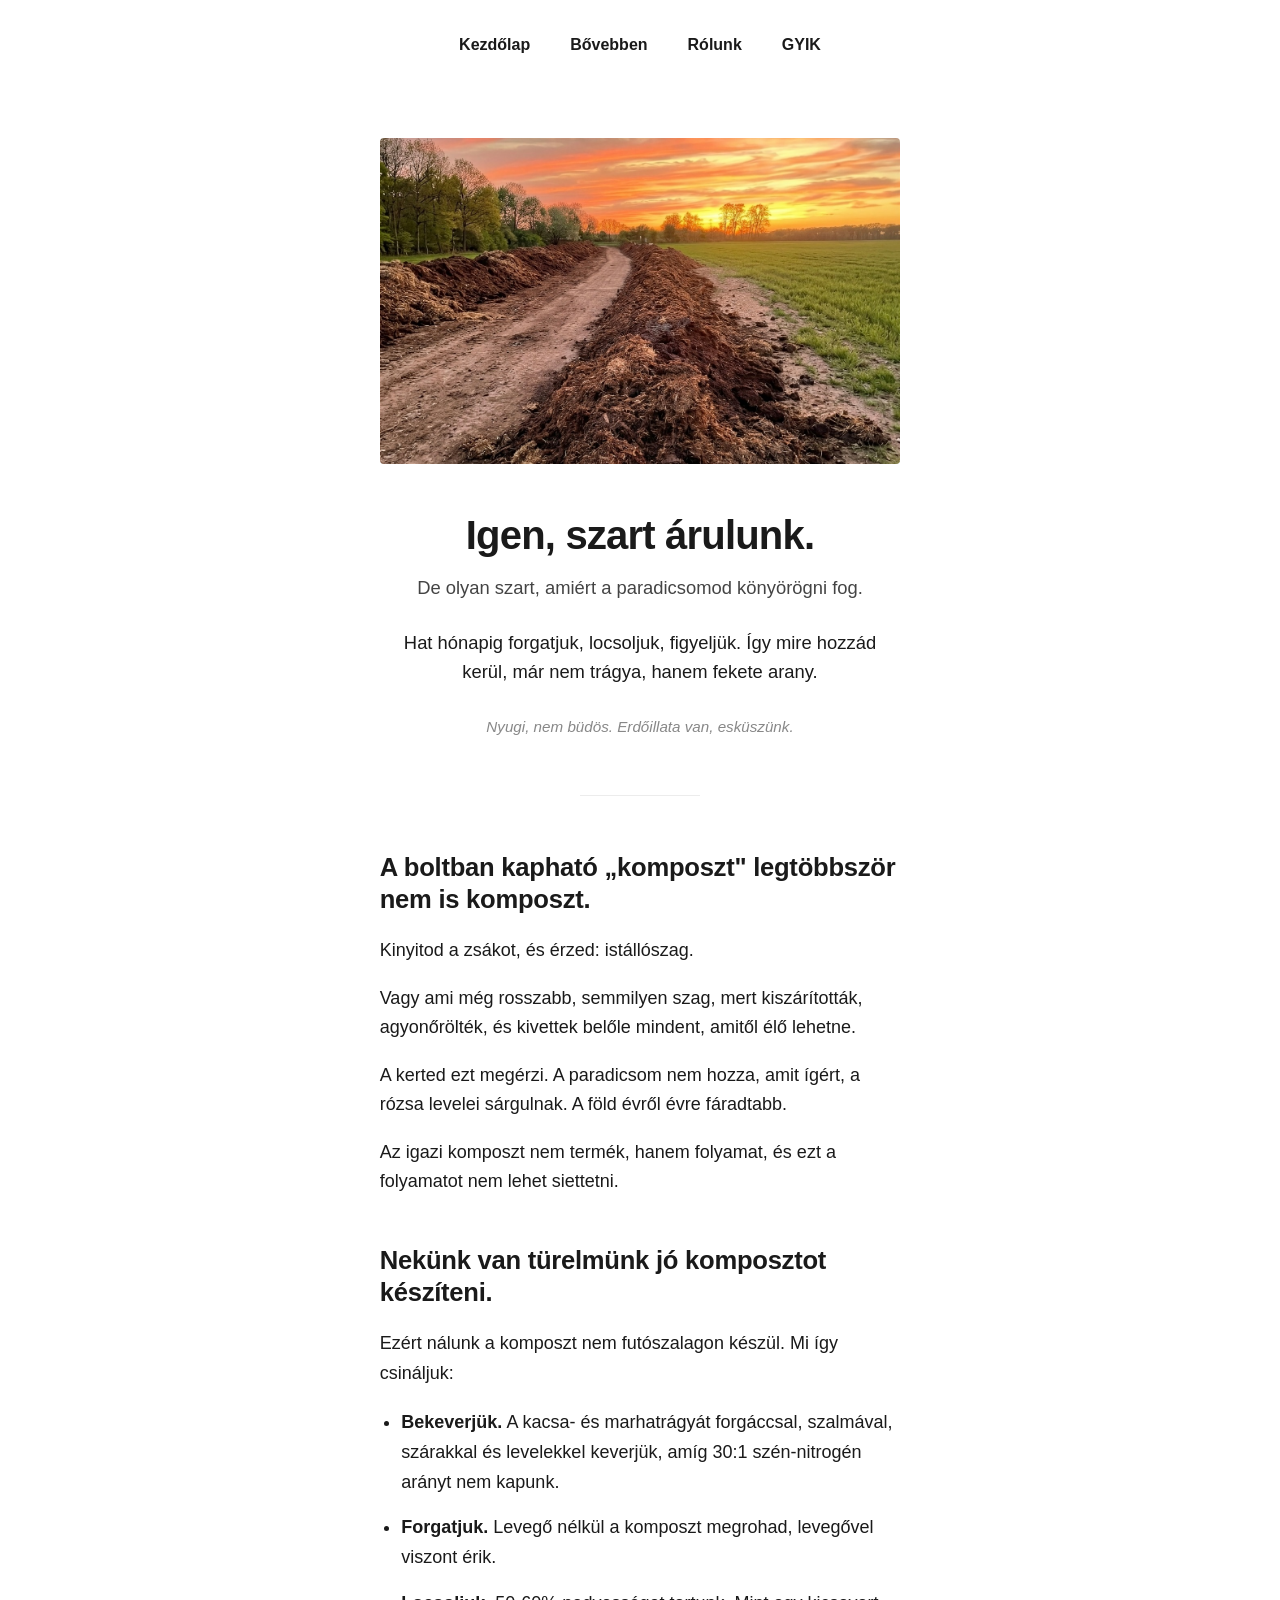
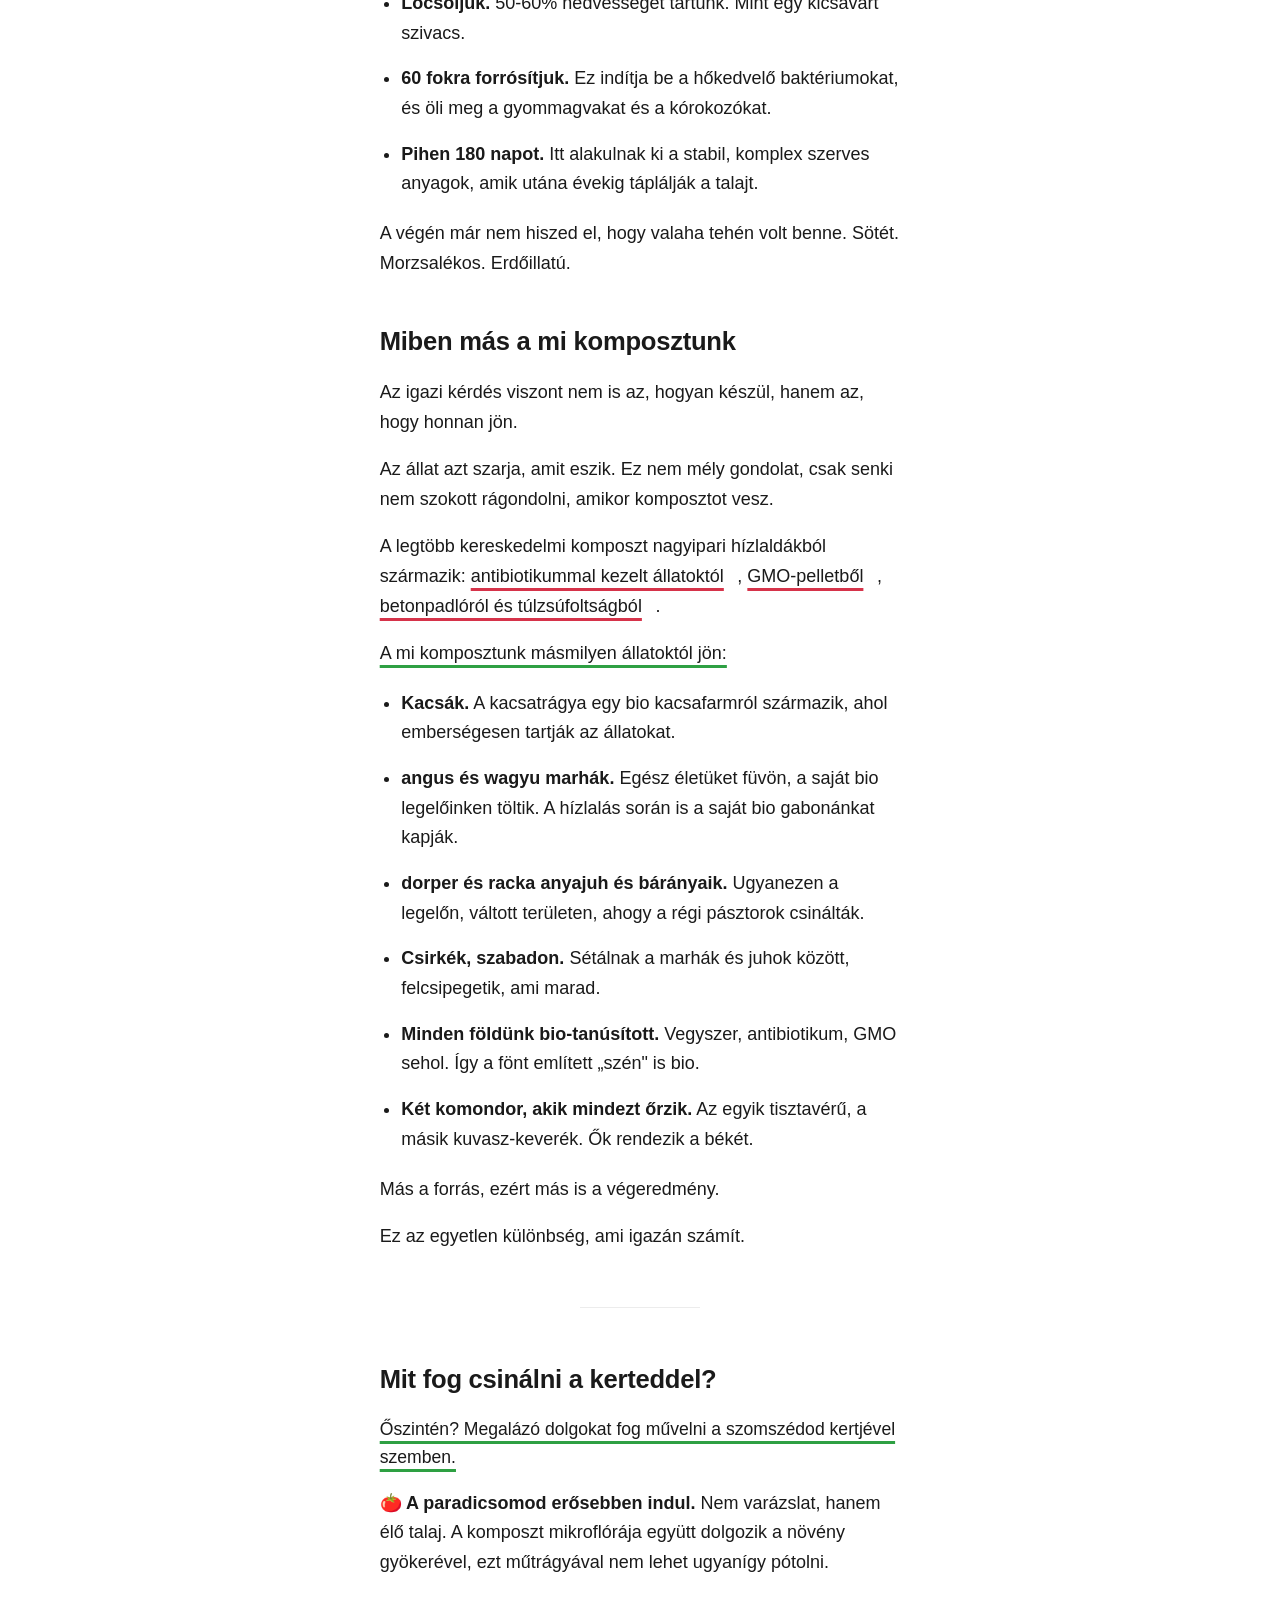
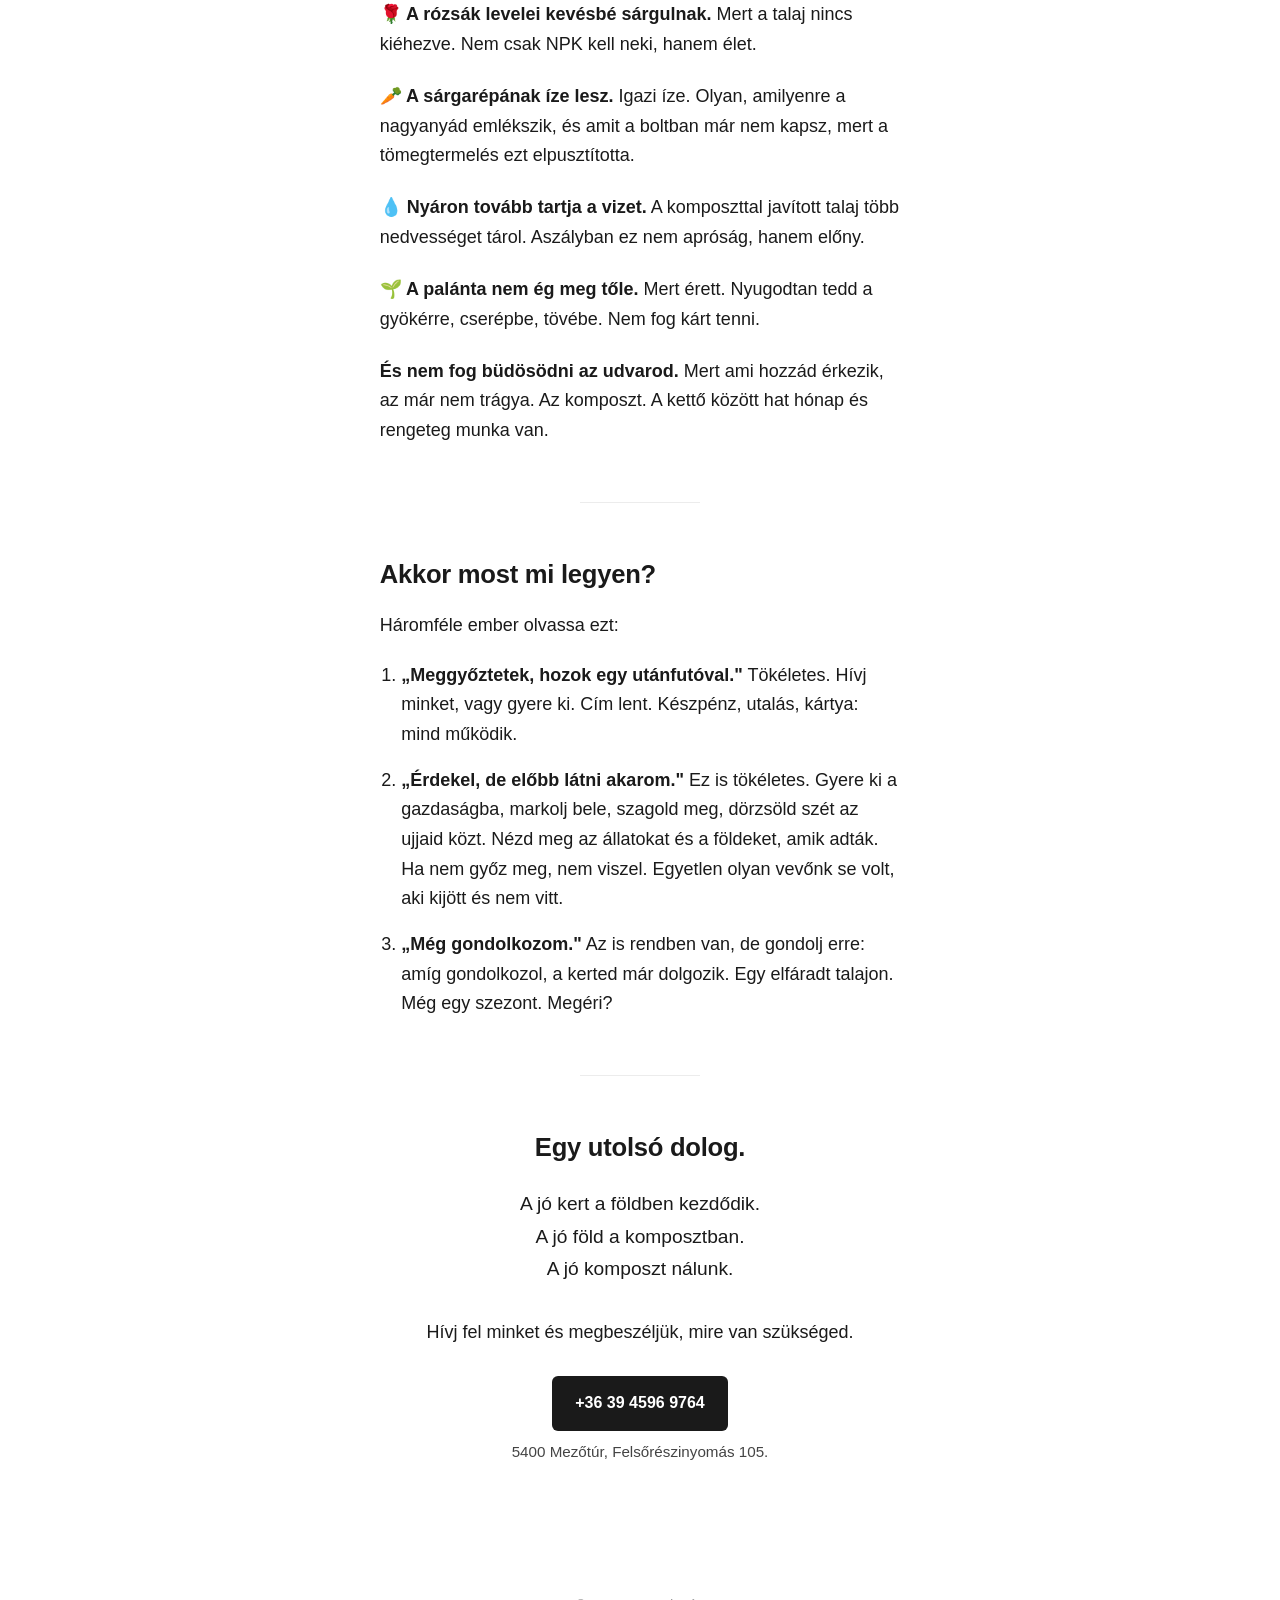
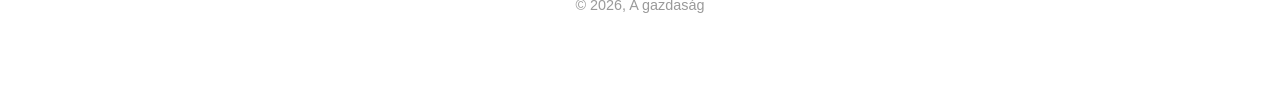
==== index.html @ 9f95f59b "Plain index: YC-style underlines with hover image popovers The red sentence now splits into three in" ====
<!doctype html>
<html lang="hu">
  <head>
    <meta charset="UTF-8" />
    <meta name="viewport" content="width=device-width, initial-scale=1.0" />
    <title>Igen, szart árulunk: érett marhatrágya komposzt</title>
    <meta
      name="description"
      content="Hat hónapig érlelt marhatrágya komposzt a gazdaságunkból. Sötét, morzsalékos, erdőillatú. Olyan, amiért a paradicsomod könyörögni fog."
    />
    <link rel="stylesheet" href="style.css" />
  </head>
  <body>
    <nav class="topnav">
      <a href="#fent">Kezdőlap</a>
      <a href="termek.html">Bővebben</a>
      <a href="about.html">Rólunk</a>
      <a href="faq.html">GYIK</a>
    </nav>

    <main id="fent">
      <figure class="hero">
        <img
          class="hero-img"
          src="assets/index-hero.jpg"
          alt="Érett komposzt közelről"
        />
      </figure>

      <h1>Igen, szart árulunk.</h1>
      <p class="subhead">
        De olyan szart, amiért a paradicsomod könyörögni fog.
      </p>

      <section class="intro">
        <p>
          Hat hónapig forgatjuk, locsoljuk, figyeljük. Így mire hozzád kerül,
          már nem trágya, hanem fekete arany.
        </p>
        <p class="note">Nyugi, nem büdös. Erdőillata van, esküszünk.</p>
      </section>

      <hr />

      <section id="termek">
        <h2>A boltban kapható „komposzt" legtöbbször nem is komposzt.</h2>

        <p>Kinyitod a zsákot, és érzed: istállószag.</p>

        <p>
          Vagy ami még rosszabb, semmilyen szag, mert kiszárították,
          agyonőrölték, és kivettek belőle mindent, amitől élő lehetne.
        </p>

        <p>
          A kerted ezt megérzi. A paradicsom nem hozza, amit ígért, a rózsa
          levelei sárgulnak. A föld évről évre fáradtabb.
        </p>

        <p>
          Az igazi komposzt nem termék, hanem folyamat, és ezt a folyamatot nem
          lehet siettetni.
        </p>

        <h2>Nekünk van türelmünk jó komposztot készíteni.</h2>
        <p>
          Ezért nálunk a komposzt nem futószalagon készül. Mi így csináljuk:
        </p>

        <ul class="method-list">
          <li>
            <span>Bekeverjük.</span> A kacsa- és marhatrágyát forgáccsal,
            szalmával, szárakkal és levelekkel keverjük, amíg 30:1 szén-nitrogén
            arányt nem kapunk.
          </li>
          <li>
            <span>Forgatjuk.</span> Levegő nélkül a komposzt megrohad, levegővel
            viszont érik.
          </li>
          <li>
            <span>Locsoljuk.</span> 50-60% nedvességet tartunk. Mint egy
            kicsavart szivacs.
          </li>
          <li>
            <span>60 fokra forrósítjuk.</span> Ez indítja be a hőkedvelő
            baktériumokat, és öli meg a gyommagvakat és a kórokozókat.
          </li>
          <li>
            <span>Pihen 180 napot.</span> Itt alakulnak ki a stabil, komplex
            szerves anyagok, amik utána évekig táplálják a talajt.
          </li>
        </ul>

        <p>
          A végén már nem hiszed el, hogy valaha tehén volt benne. Sötét.
          Morzsalékos. Erdőillatú.
        </p>

        <h2>Miben más a mi komposztunk</h2>

        <p>
          Az igazi kérdés viszont nem is az, hogyan készül, hanem az, hogy
          honnan jön.
        </p>

        <p>
          Az állat azt szarja, amit eszik. Ez nem mély gondolat, csak senki nem
          szokott rágondolni, amikor komposztot vesz.
        </p>

        <p>
          A legtöbb kereskedelmi komposzt nagyipari hízlaldákból származik:
          <span class="hov hov-red" tabindex="0">antibiotikummal kezelt állatoktól<span class="hov-pop"><img src="assets/bad-antibiotics.jpg" alt="Bezárt, antibiotikummal kezelt szarvasmarhák egy ipari hízlaldában"></span></span>,
          <span class="hov hov-red" tabindex="0">GMO-pelletből<span class="hov-pop"><img src="assets/bad-gmo.jpg" alt="GMO-pellettel etetett kiskacsák, szorosan egymás mellett"></span></span>,
          <span class="hov hov-red" tabindex="0">betonpadlóról és túlzsúfoltságból<span class="hov-pop"><img src="assets/bad-concrete.jpg" alt="Túlzsúfolt, betonpadlós ipari csirkefarm"></span></span>.
        </p>

        <p>
          <span class="hov hov-green" tabindex="0">A mi komposztunk másmilyen állatoktól jön:<span class="hov-pop-left"><img src="assets/source-left.jpg" alt="A gazdaság állatai, balra"></span><span class="hov-pop-right"><img src="assets/source-right.jpg" alt="A gazdaság állatai, jobbra"></span></span>
        </p>

        <ul class="source-list">
          <li>
            <span>Kacsák.</span> A kacsatrágya egy bio kacsafarmról származik,
            ahol emberségesen tartják az állatokat.
          </li>
          <li>
            <span>angus és wagyu marhák.</span> Egész életüket füvön, a saját
            bio legelőinken töltik. A hízlalás során is a saját bio gabonánkat
            kapják.
          </li>
          <li>
            <span>dorper és racka anyajuh és bárányaik.</span> Ugyanezen a
            legelőn, váltott területen, ahogy a régi pásztorok csinálták.
          </li>
          <li>
            <span>Csirkék, szabadon.</span> Sétálnak a marhák és juhok között,
            felcsipegetik, ami marad.
          </li>
          <li>
            <span>Minden földünk bio-tanúsított.</span> Vegyszer, antibiotikum,
            GMO sehol. Így a fönt említett „szén" is bio.
          </li>
          <li>
            <span>Két komondor, akik mindezt őrzik.</span> Az egyik tisztavérű,
            a másik kuvasz-keverék. Ők rendezik a békét.
          </li>
        </ul>

        <p>Más a forrás, ezért más is a végeredmény.</p>
        <p>Ez az egyetlen különbség, ami igazán számít.</p>
      </section>

      <hr />

      <section>
        <h2>Mit fog csinálni a kerteddel?</h2>

        <p class="lead-line">
          <span class="underline-green"
            >Őszintén? Megalázó dolgokat fog művelni a szomszédod kertjével
            szemben.</span
          >
        </p>

        <ul class="benefits">
          <li>
            <span>🍅 A paradicsomod erősebben indul.</span> Nem varázslat, hanem
            élő talaj. A komposzt mikroflórája együtt dolgozik a növény
            gyökerével, ezt műtrágyával nem lehet ugyanígy pótolni.
          </li>

          <li>
            <span>🌹 A rózsák levelei kevésbé sárgulnak.</span> Mert a talaj
            nincs kiéhezve. Nem csak NPK kell neki, hanem élet.
          </li>

          <li>
            <span>🥕 A sárgarépának íze lesz.</span> Igazi íze. Olyan, amilyenre
            a nagyanyád emlékszik, és amit a boltban már nem kapsz, mert a
            tömegtermelés ezt elpusztította.
          </li>

          <li>
            <span>💧 Nyáron tovább tartja a vizet.</span> A komposzttal javított
            talaj több nedvességet tárol. Aszályban ez nem apróság, hanem előny.
          </li>

          <li>
            <span>🌱 A palánta nem ég meg tőle.</span> Mert érett. Nyugodtan
            tedd a gyökérre, cserépbe, tövébe. Nem fog kárt tenni.
          </li>

          <li>
            <span>És nem fog büdösödni az udvarod.</span> Mert ami hozzád
            érkezik, az már nem trágya. Az komposzt. A kettő között hat hónap és
            rengeteg munka van.
          </li>
        </ul>
      </section>

      <hr />

      <section id="kapcsolat">
        <h2>Akkor most mi legyen?</h2>

        <p>Háromféle ember olvassa ezt:</p>

        <ol class="next-steps">
          <li>
            <span>„Meggyőztetek, hozok egy utánfutóval."</span> Tökéletes. Hívj
            minket, vagy gyere ki. Cím lent. Készpénz, utalás, kártya: mind
            működik.
          </li>
          <li>
            <span>„Érdekel, de előbb látni akarom."</span> Ez is tökéletes.
            Gyere ki a gazdaságba, markolj bele, szagold meg, dörzsöld szét az
            ujjaid közt. Nézd meg az állatokat és a földeket, amik adták. Ha nem
            győz meg, nem viszel. Egyetlen olyan vevőnk se volt, aki kijött és
            nem vitt.
          </li>
          <li>
            <span>„Még gondolkozom."</span> Az is rendben van, de gondolj erre:
            amíg gondolkozol, a kerted már dolgozik. Egy elfáradt talajon. Még
            egy szezont. Megéri?
          </li>
        </ol>
      </section>

      <hr />

      <section class="closing" id="cim">
        <h2>Egy utolsó dolog.</h2>
        <p class="tagline">
          A jó kert a földben kezdődik.<br />
          A jó föld a komposztban.<br />
          A jó komposzt nálunk.
        </p>

        <p>Hívj fel minket és megbeszéljük, mire van szükséged.</p>

        <div class="cta-row">
          <a href="tel:+363945969764" class="btn btn-primary"
            >+36 39 4596 9764</a
          >
        </div>

        <p class="contact-line">5400 Mezőtúr, Felsőrészinyomás 105.</p>
      </section>
    </main>

    <footer>
      <p>© 2026, A gazdaság</p>
    </footer>
  </body>
</html>
---- style.css ----
/* ---------- Reset & base ---------- */
*,
*::before,
*::after {
  box-sizing: border-box;
}

html {
  -webkit-text-size-adjust: 100%;
  scroll-behavior: smooth;
}

body {
  margin: 0;
  background: #ffffff;
  color: #1a1a1a;
  font-family: -apple-system, BlinkMacSystemFont, "Segoe UI", Roboto, "Helvetica Neue", Arial, sans-serif;
  font-size: 18px;
  line-height: 1.65;
  -webkit-font-smoothing: antialiased;
  -moz-osx-font-smoothing: grayscale;
}

/* ---------- Top nav ---------- */
.topnav {
  display: flex;
  justify-content: center;
  gap: 2.5rem;
  padding: 2rem 1rem;
  font-weight: 600;
  font-size: 1rem;
}

.topnav a {
  color: #1a1a1a;
  text-decoration: none;
}

.topnav a:hover {
  color: #6b6b6b;
}

/* ---------- Layout ---------- */
main {
  max-width: 56ch;
  margin: 0 auto;
  padding: 1rem 1.25rem 4rem;
}

footer {
  text-align: center;
  padding: 3rem 1rem 4rem;
  color: #9a9a9a;
  font-size: 0.9rem;
}

/* ---------- Hero ---------- */
.hero {
  margin: 2rem 0 3rem;
  text-align: center;
}

.hero-img {
  display: block;
  width: 100%;
  max-width: 560px;
  aspect-ratio: 16 / 10;
  margin: 0 auto;
  object-fit: cover;
  border-radius: 4px;
}

/* ---------- Typography ---------- */
h1 {
  font-size: 2.5rem;
  line-height: 1.15;
  font-weight: 800;
  letter-spacing: -0.02em;
  margin: 0 0 1rem;
  text-align: center;
}

.subhead {
  font-size: 1.15rem;
  line-height: 1.5;
  font-weight: 500;
  color: #444;
  text-align: center;
  margin: 0 auto 1.75rem;
  max-width: 560px;
}

h2 {
  font-size: 1.6rem;
  line-height: 1.25;
  font-weight: 700;
  letter-spacing: -0.01em;
  margin: 3rem 0 1.25rem;
}

h3 {
  font-size: 1.05rem;
  font-weight: 700;
  margin: 2rem 0 0.75rem;
}

p {
  margin: 0 0 1.1rem;
}

strong {
  font-weight: 700;
}

em {
  color: #555;
}

hr {
  border: 0;
  border-top: 1px solid #ececec;
  margin: 3.5rem auto;
  max-width: 120px;
}

/* ---------- Intro block ---------- */
.intro {
  text-align: center;
  max-width: 620px;
  margin: 0 auto 2rem;
}

.intro p:first-child {
  font-size: 1.15rem;
  line-height: 1.55;
}

.note {
  font-style: italic;
  color: #888;
  font-size: 0.95rem;
  margin-top: 1.75rem;
}

/* ---------- Buttons ---------- */
.cta-row {
  display: flex;
  flex-wrap: wrap;
  justify-content: center;
  gap: 0.75rem;
  margin: 1.75rem 0 0.5rem;
}

.btn {
  display: inline-block;
  padding: 0.85rem 1.4rem;
  border-radius: 6px;
  font-weight: 600;
  font-size: 1rem;
  text-decoration: none;
  transition: transform 0.05s ease, background 0.15s ease;
  border: 1px solid transparent;
}

.btn:active {
  transform: translateY(1px);
}

.btn-primary {
  background: #1a1a1a;
  color: #ffffff;
}

.btn-primary:hover {
  background: #333333;
}

.btn-secondary {
  background: #ffffff;
  color: #1a1a1a;
  border-color: #1a1a1a;
}

.btn-secondary:hover {
  background: #f5f5f5;
}

/* ---------- Lists ---------- */
.trust-bar {
  padding: 0.9rem 1rem;
  border: 1px solid #ececec;
  border-radius: 6px;
  color: #444;
  font-size: 0.92rem;
  line-height: 1.5;
  text-align: center;
}

.process-list,
.next-steps,
.method-list,
.source-list {
  padding-left: 1.35rem;
  margin: 1.25rem 0;
}

.process-list li,
.next-steps li,
.method-list li,
.source-list li {
  margin-bottom: 1rem;
}

.process-list span,
.next-steps span,
.benefits span,
.method-list span,
.source-list span {
  font-weight: 650;
}

.inline-cta {
  margin: 2rem 0 0.5rem;
}

.lead-line {
  font-size: 1.1rem;
  line-height: 1.55;
}

.benefits {
  list-style: none;
  padding: 0;
  margin: 0;
}

.benefits li {
  margin-bottom: 1.4rem;
}

.price-list {
  list-style: none;
  padding: 0;
  margin: 1.5rem 0;
  border-top: 1px solid #ececec;
}

.price-list li {
  padding: 0.85rem 0;
  border-bottom: 1px solid #ececec;
  display: flex;
  justify-content: space-between;
  flex-wrap: wrap;
  gap: 0.5rem;
}

.sold-out {
  color: #9a9a9a;
  font-weight: 600;
  font-style: italic;
  letter-spacing: 0.02em;
}

.underline-green,
.underline-red,
.hov {
  text-decoration-line: underline;
  text-decoration-thickness: 2.5px;
  text-underline-offset: 6px;
  text-decoration-skip-ink: auto;
}

.underline-green { text-decoration-color: #2ea043; }
.underline-red   { text-decoration-color: #d6334a; }

/* ---------- Inline hover-image triggers (YC-style) ---------- */
.hov {
  position: relative;
  cursor: help;
  transition: text-decoration-color 0.15s ease;
}

.hov-red   { text-decoration-color: #d6334a; }
.hov-green { text-decoration-color: #2ea043; }

.hov::after {
  content: "";
  display: inline-block;
  width: 0.4em;
  height: 0.4em;
  margin-left: 0.35em;
  vertical-align: 0.15em;
  border-radius: 50%;
  background: currentColor;
  opacity: 0;
  transform: scale(0.5);
  transition: opacity 0.18s ease, transform 0.22s cubic-bezier(0.2, 0.8, 0.2, 1);
}

.hov-red::after   { background: #d6334a; }
.hov-green::after { background: #2ea043; }

.hov:hover::after,
.hov:focus::after {
  opacity: 0.9;
  transform: scale(1);
}

/* Popover below the text */
.hov-pop {
  position: absolute;
  top: calc(100% + 14px);
  left: 50%;
  width: 240px;
  pointer-events: none;
  opacity: 0;
  transform: translateX(-50%) translateY(-8px) scale(0.95);
  transition: opacity 0.2s ease, transform 0.26s cubic-bezier(0.2, 0.8, 0.2, 1);
  z-index: 30;
}

.hov:hover .hov-pop,
.hov:focus .hov-pop {
  opacity: 1;
  transform: translateX(-50%) translateY(0) scale(1);
}

.hov-pop img {
  display: block;
  width: 100%;
  height: auto;
  border-radius: 10px;
  box-shadow: 0 18px 50px -12px rgba(0, 0, 0, 0.40),
              0 6px 16px -6px rgba(0, 0, 0, 0.18);
}

/* Pair variant: one popover left, one right (for the green source line) */
.hov-pop-left,
.hov-pop-right {
  position: absolute;
  top: 50%;
  width: 220px;
  pointer-events: none;
  opacity: 0;
  z-index: 30;
  transition: opacity 0.22s ease, transform 0.28s cubic-bezier(0.2, 0.8, 0.2, 1);
}

.hov-pop-left  { right: calc(100% + 22px); transform: translate(10px, -50%) scale(0.95); }
.hov-pop-right { left:  calc(100% + 22px); transform: translate(-10px, -50%) scale(0.95); }

.hov:hover .hov-pop-left,
.hov:focus .hov-pop-left,
.hov:hover .hov-pop-right,
.hov:focus .hov-pop-right {
  opacity: 1;
  transform: translate(0, -50%) scale(1);
}

.hov-pop-left img,
.hov-pop-right img {
  display: block;
  width: 100%;
  height: auto;
  border-radius: 10px;
  box-shadow: 0 18px 50px -12px rgba(0, 0, 0, 0.40),
              0 6px 16px -6px rgba(0, 0, 0, 0.18);
}

/* Mobile / touch: keep underline, drop popovers */
@media (hover: none), (max-width: 820px) {
  .hov::after { display: none; }
  .hov-pop,
  .hov-pop-left,
  .hov-pop-right { display: none; }
}

/* ---------- Closing ---------- */
.closing {
  text-align: center;
}

.tagline {
  font-size: 1.2rem;
  line-height: 1.7;
  font-weight: 500;
  margin: 1.5rem 0 2rem;
}

.contact-line {
  font-size: 0.95rem;
  color: #444;
  text-align: center;
}

/* ---------- Product page ---------- */
.product-main {
  max-width: 980px;
}

.story-copy {
  max-width: 56ch;
  margin: 0 auto;
}

.product-title {
  margin-top: 1.5rem;
  text-align: left;
}

.story-media {
  margin: 3rem auto;
  text-align: center;
}

.story-media img {
  display: block;
  width: 100%;
  max-width: 420px;
  aspect-ratio: 4 / 3;
  object-fit: cover;
  margin: 0 auto;
  border-radius: 3px;
}

figcaption {
  max-width: 42ch;
  margin: 0.65rem auto 0;
  color: #666;
  font-size: 0.78rem;
  line-height: 1.35;
}

.tech-list {
  margin: 1.5rem 0 2.5rem;
}

.tech-list div {
  border-top: 1px solid #ececec;
  padding: 1.15rem 0;
}

.tech-list dt {
  font-weight: 700;
  margin-bottom: 0.35rem;
}

.tech-list dd {
  margin: 0;
}

.usage-list {
  padding-left: 1.25rem;
  margin: 1.25rem 0 1.5rem;
}

.usage-list li {
  margin-bottom: 0.75rem;
}

.usage-list span {
  font-weight: 700;
}

.product-card {
  display: grid;
  grid-template-columns: minmax(0, 1fr) minmax(320px, 1fr);
  gap: 2rem;
  align-items: start;
  margin: 4rem 0;
}

.product-gallery img {
  display: block;
  width: 100%;
  aspect-ratio: 1 / 1;
  object-fit: cover;
}

.product-info h2 {
  margin-top: 0.35rem;
}

.badge {
  margin: 0;
  text-align: right;
  text-transform: uppercase;
  letter-spacing: 0.06em;
  font-size: 0.75rem;
  font-weight: 700;
}

.rating {
  color: #e0a800;
  font-weight: 700;
}

.rating span {
  color: #1a1a1a;
  margin-left: 0.35rem;
}

.price-label {
  margin: 2rem 0 0.1rem;
  font-size: 0.85rem;
  color: #555;
}

.product-price {
  font-size: 1.2rem;
  font-weight: 800;
}

.quantity-row {
  display: inline-flex;
  align-items: center;
  border: 1px solid #d8d8d8;
  margin-bottom: 1rem;
}

.quantity-row button,
.quantity-row span {
  min-width: 2.25rem;
  height: 2rem;
  display: grid;
  place-items: center;
  border: 0;
  background: #fff;
  color: #1a1a1a;
  font: inherit;
}

.quantity-row span {
  border-left: 1px solid #d8d8d8;
  border-right: 1px solid #d8d8d8;
}

.buy-button {
  display: block;
  width: 100%;
  padding: 0.95rem 1rem;
  background: #1a1a1a;
  color: #fff;
  text-align: center;
  text-decoration: none;
  text-transform: uppercase;
  font-weight: 700;
  letter-spacing: 0.03em;
}

.reviews {
  margin: 5rem 0 1rem;
  padding: 1.5rem;
  border: 1px solid #e8e8e8;
}

.reviews-summary {
  display: flex;
  justify-content: space-between;
  gap: 1rem;
  align-items: start;
}

.reviews-summary h2 {
  margin-top: 0;
}

.review-link {
  flex: 0 0 auto;
  padding: 0.35rem 0.65rem;
  border: 1px solid #9a9a9a;
  color: #1a1a1a;
  font-size: 0.85rem;
  text-decoration: none;
}

.rating-bars {
  max-width: 420px;
  margin: 1rem 0 2rem;
}

.rating-bars p {
  display: grid;
  grid-template-columns: 5rem 1fr 3rem;
  gap: 0.65rem;
  align-items: center;
  margin-bottom: 0.25rem;
  font-size: 0.85rem;
}

.rating-bars meter {
  width: 100%;
}

.review {
  border-top: 1px solid #ececec;
  padding-top: 1.25rem;
  margin-top: 1.25rem;
}

.review h3 {
  margin-top: 0.2rem;
}

/* ---------- About page ---------- */
.about-main {
  max-width: 980px;
}

.about-gallery {
  display: grid;
  grid-template-columns: repeat(3, 1fr);
  gap: 2rem;
  align-items: start;
  margin: 1.5rem 0 4rem;
}

.about-gallery img {
  display: block;
  width: 100%;
  aspect-ratio: 4 / 3;
  object-fit: cover;
}

.about-gallery img:nth-child(1),
.about-gallery img:nth-child(4) {
  aspect-ratio: 3 / 4;
}

.about-gallery img:nth-child(2) {
  margin-top: 1.5rem;
  object-position: 30% 50%;
}

.about-gallery img:nth-child(3) {
  margin-top: 0.5rem;
  aspect-ratio: 3 / 3.7;
  object-position: 70% 50%;
}

.about-gallery img:nth-child(5) {
  margin-top: 1.25rem;
  object-position: 50% 20%;
}

.about-gallery.single-image {
  display: block;
  max-width: 720px;
  margin-left: auto;
  margin-right: auto;
}

.about-gallery.single-image img {
  aspect-ratio: auto;
  margin: 0;
}

.about-copy {
  margin-bottom: 4rem;
}

/* ---------- FAQ page ---------- */
.faq-main {
  max-width: 980px;
}

.faq-list {
  margin-top: 2rem;
  border-bottom: 1px solid #e2e2e2;
}

.faq-list details {
  border-top: 1px solid #e2e2e2;
  padding: 1.2rem 0 1.4rem;
}

.faq-list summary {
  display: flex;
  justify-content: space-between;
  gap: 1rem;
  align-items: center;
  cursor: pointer;
  font-size: 1.2rem;
  font-weight: 700;
  list-style: none;
}

.faq-list summary::-webkit-details-marker {
  display: none;
}

.faq-list summary::after {
  content: "+";
  flex: 0 0 auto;
  font-size: 1.6rem;
  line-height: 1;
}

.faq-list details[open] summary::after {
  content: "-";
}

.faq-list details p {
  max-width: 78ch;
  margin: 2rem 0 1rem;
}

/* ---------- Responsive ---------- */
@media (max-width: 600px) {
  body {
    font-size: 17px;
  }

  h1 {
    font-size: 2rem;
  }

  .subhead {
    font-size: 1.15rem;
  }

  h2 {
    font-size: 1.45rem;
  }

  .topnav {
    gap: 1.25rem;
    padding: 1.5rem 1rem;
    font-size: 0.95rem;
  }

  main {
    padding: 0.5rem 1.25rem 3rem;
  }

  .btn {
    width: 100%;
    text-align: center;
  }

  .product-card {
    grid-template-columns: 1fr;
  }

  .badge {
    text-align: left;
  }

  .reviews {
    padding: 1rem;
  }

  .reviews-summary {
    display: block;
  }

  .review-link {
    display: inline-block;
    margin-top: 0.5rem;
  }

  .about-gallery {
    grid-template-columns: 1fr;
    gap: 1rem;
    margin-bottom: 2.5rem;
  }

  .about-gallery img,
  .about-gallery img:nth-child(1),
  .about-gallery img:nth-child(3),
  .about-gallery img:nth-child(4) {
    aspect-ratio: 4 / 3;
    margin-top: 0;
  }

  .faq-list summary {
    font-size: 1.05rem;
  }

  .faq-list details p {
    margin-top: 1.25rem;
  }
}
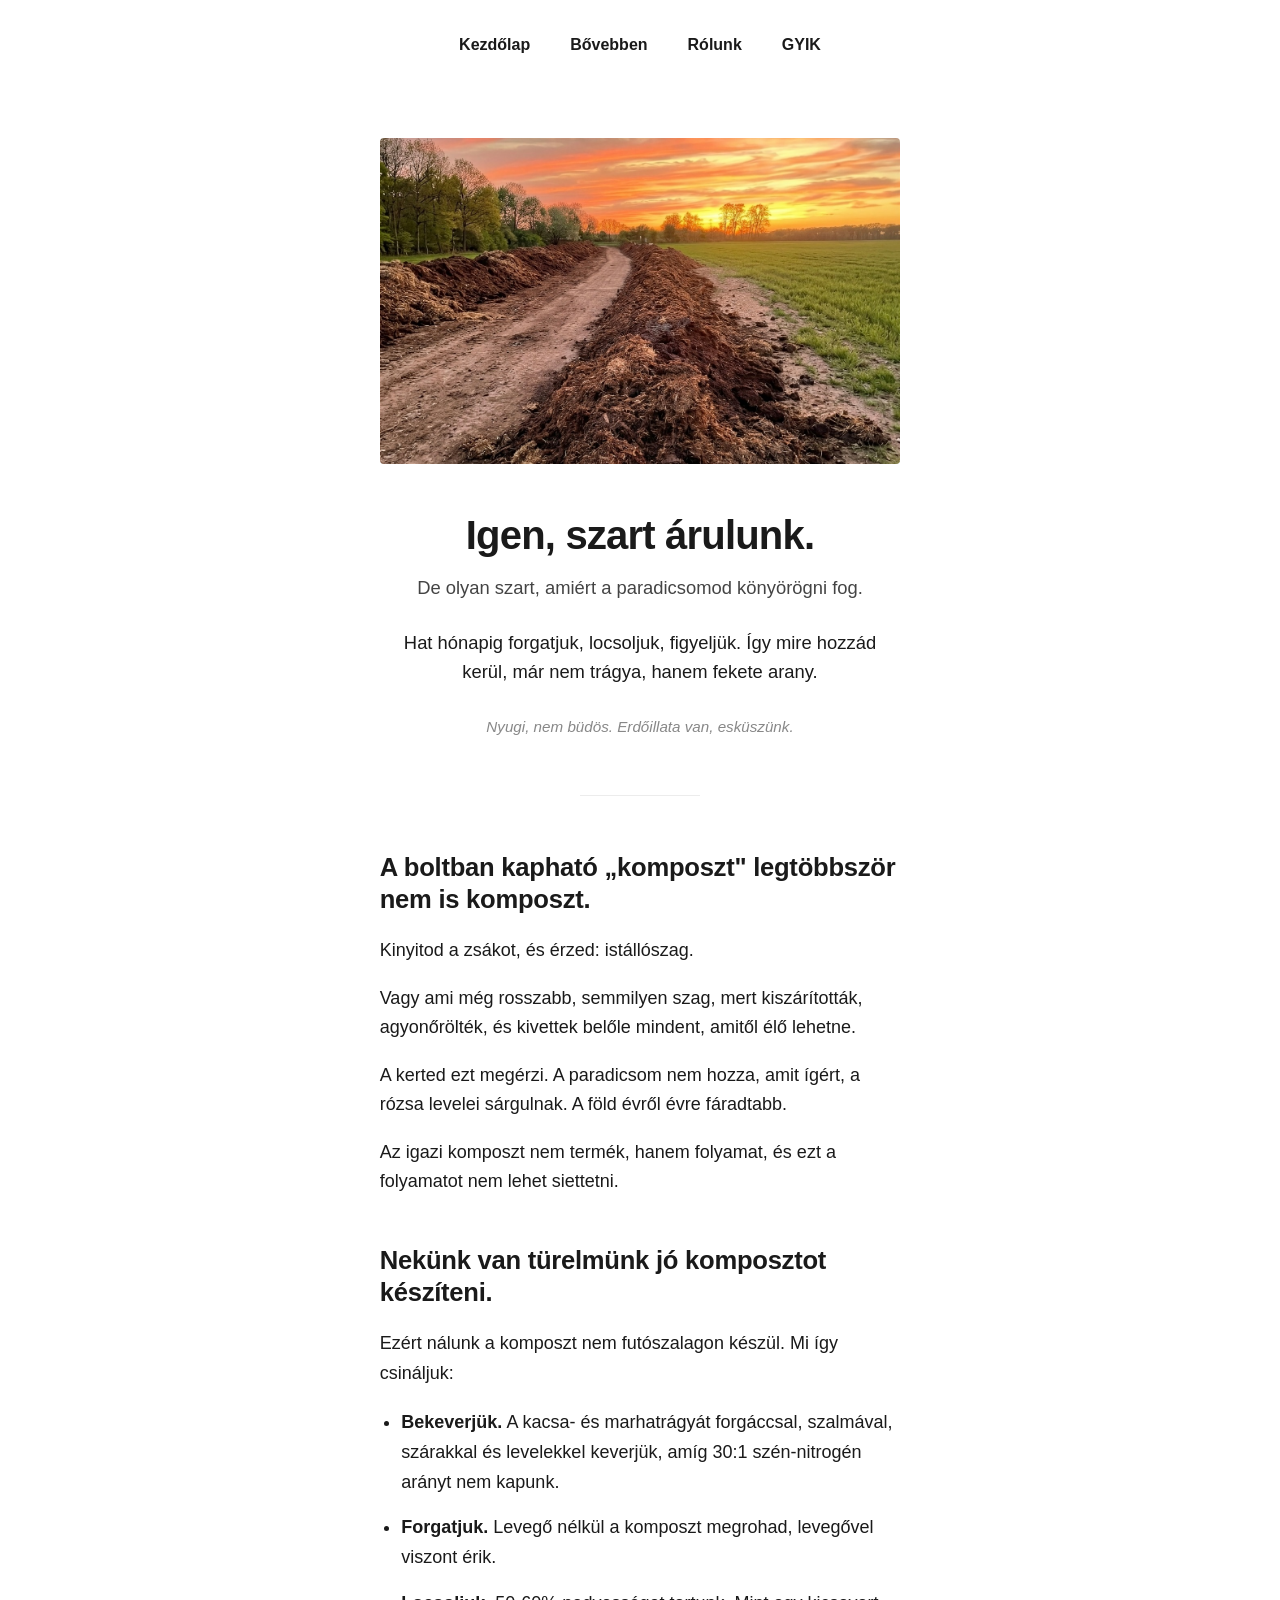
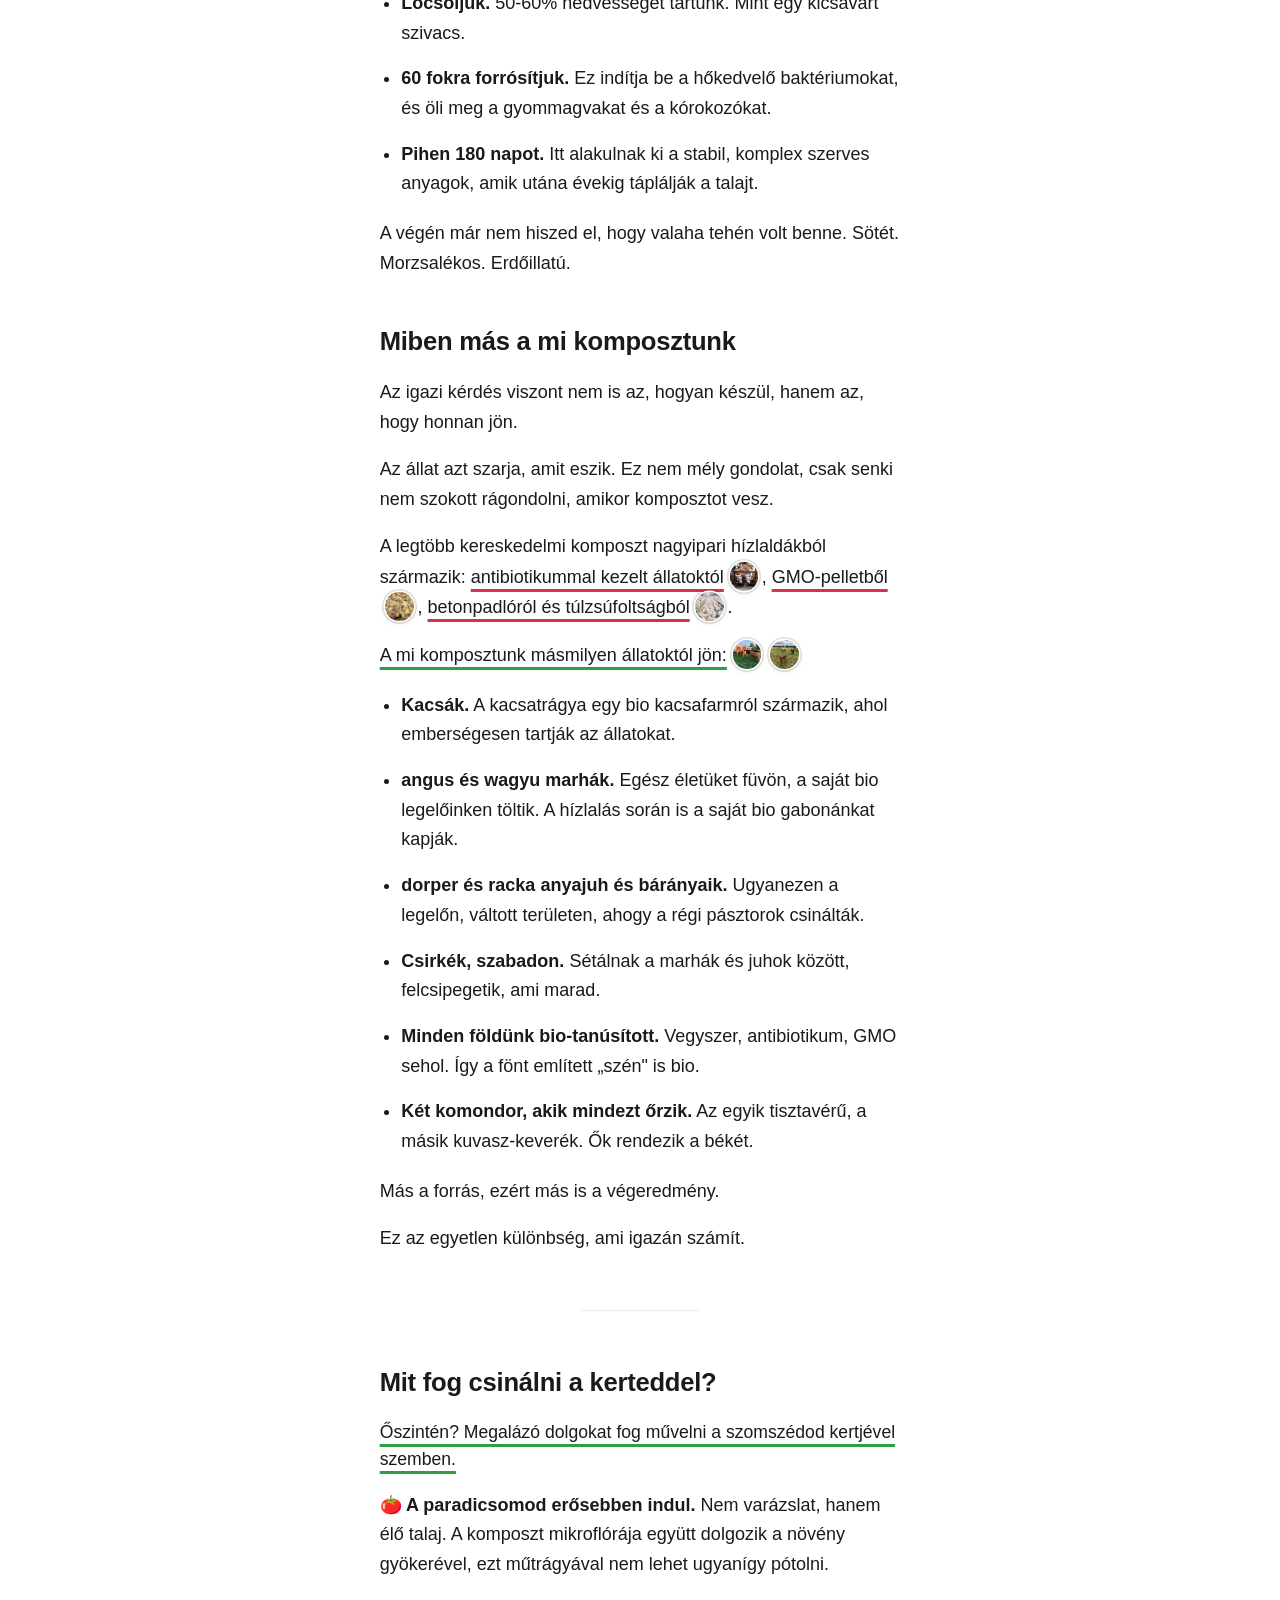
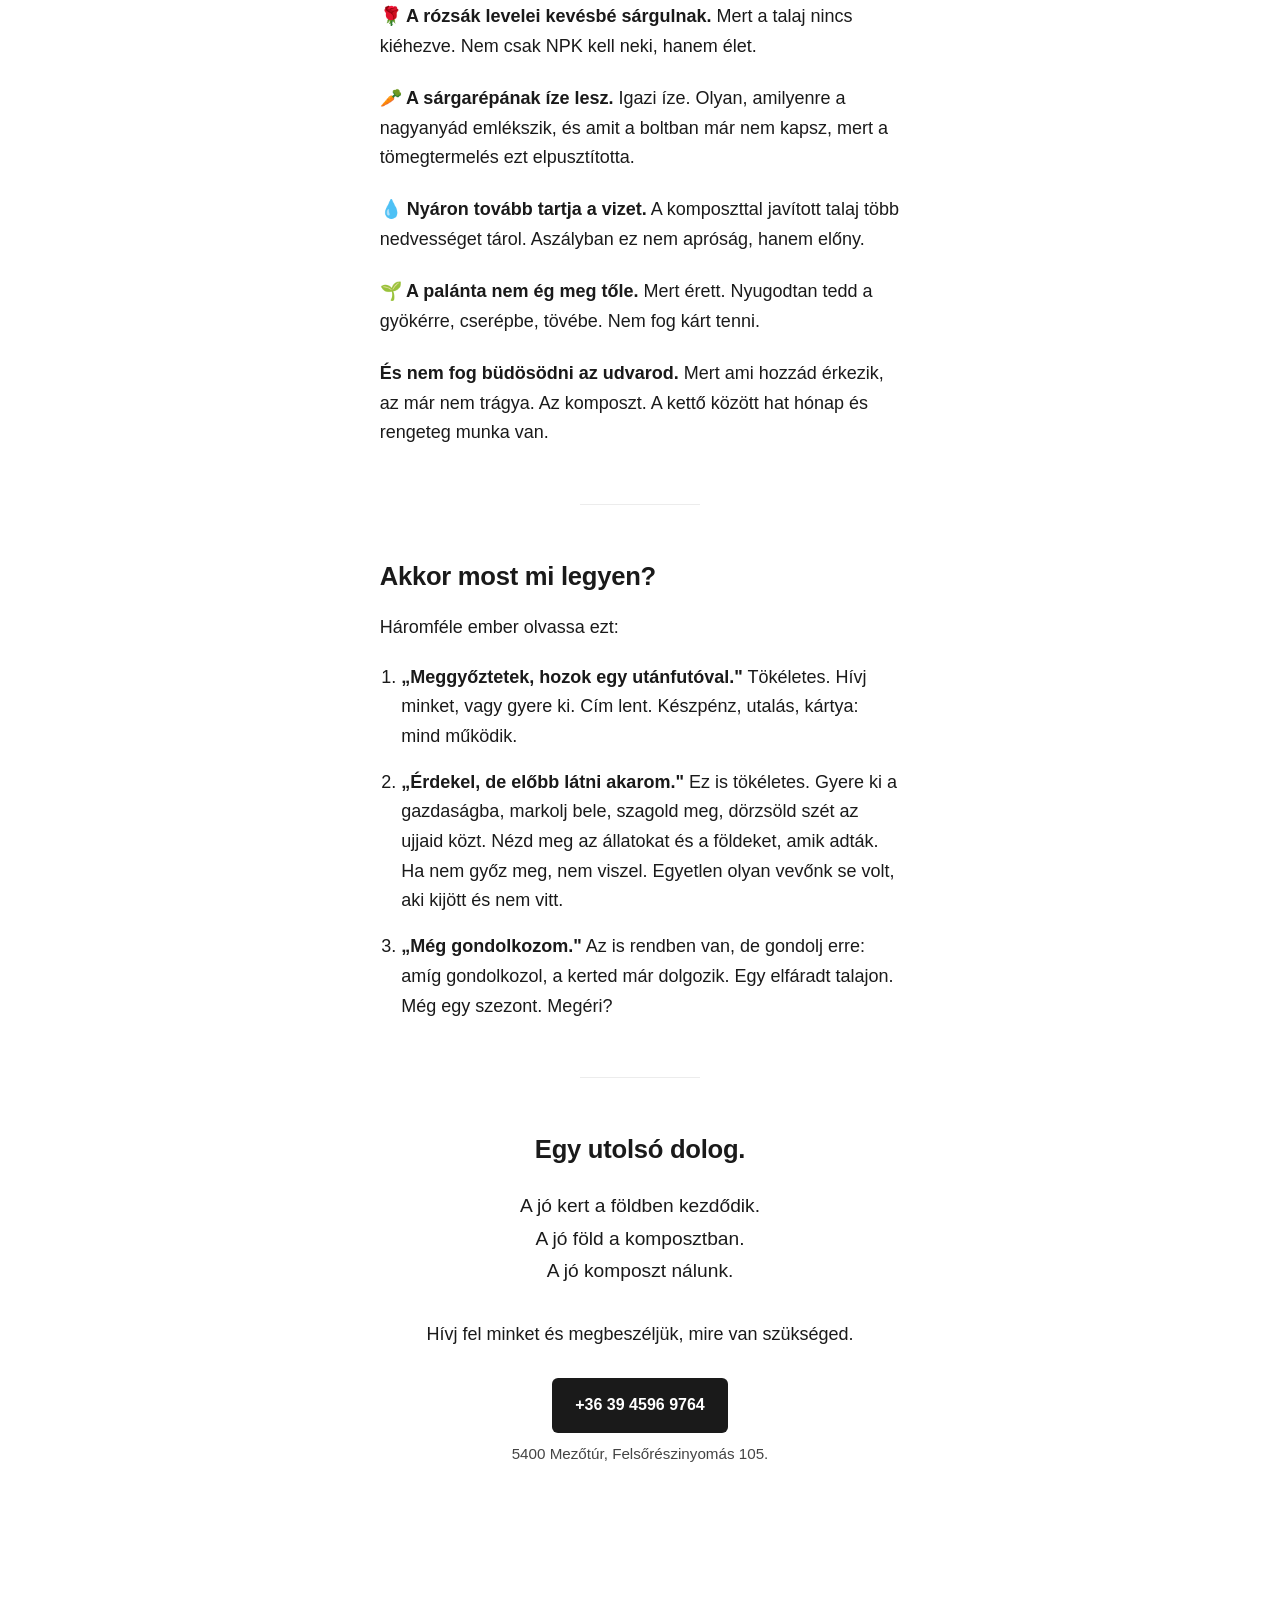
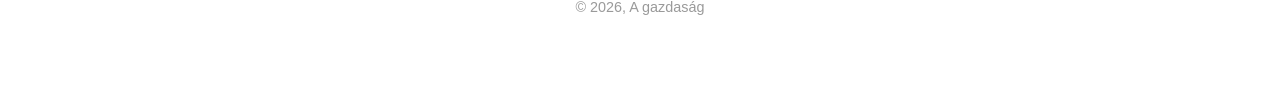
==== commit f88e0313: "Index hover-images: YC-style inline circle thumbs + side popover Each underlined trigger now shows a" ====
--- a/index.html
+++ b/index.html
@@ -110,13 +110,13 @@
 
         <p>
           A legtöbb kereskedelmi komposzt nagyipari hízlaldákból származik:
-          <span class="hov hov-red" tabindex="0">antibiotikummal kezelt állatoktól<span class="hov-pop"><img src="assets/bad-antibiotics.jpg" alt="Bezárt, antibiotikummal kezelt szarvasmarhák egy ipari hízlaldában"></span></span>,
-          <span class="hov hov-red" tabindex="0">GMO-pelletből<span class="hov-pop"><img src="assets/bad-gmo.jpg" alt="GMO-pellettel etetett kiskacsák, szorosan egymás mellett"></span></span>,
-          <span class="hov hov-red" tabindex="0">betonpadlóról és túlzsúfoltságból<span class="hov-pop"><img src="assets/bad-concrete.jpg" alt="Túlzsúfolt, betonpadlós ipari csirkefarm"></span></span>.
-        </p>
-
-        <p>
-          <span class="hov hov-green" tabindex="0">A mi komposztunk másmilyen állatoktól jön:<span class="hov-pop-left"><img src="assets/source-left.jpg" alt="A gazdaság állatai, balra"></span><span class="hov-pop-right"><img src="assets/source-right.jpg" alt="A gazdaság állatai, jobbra"></span></span>
+          <span class="hov hov-red" tabindex="0">antibiotikummal kezelt állatoktól<img class="hov-thumb" src="assets/bad-antibiotics.jpg" alt=""><span class="hov-pop"><img src="assets/bad-antibiotics.jpg" alt="Bezárt, antibiotikummal kezelt szarvasmarhák egy ipari hízlaldában"></span></span>,
+          <span class="hov hov-red" tabindex="0">GMO-pelletből<img class="hov-thumb" src="assets/bad-gmo.jpg" alt=""><span class="hov-pop"><img src="assets/bad-gmo.jpg" alt="GMO-pellettel etetett kiskacsák, szorosan egymás mellett"></span></span>,
+          <span class="hov hov-red" tabindex="0">betonpadlóról és túlzsúfoltságból<img class="hov-thumb" src="assets/bad-concrete.jpg" alt=""><span class="hov-pop"><img src="assets/bad-concrete.jpg" alt="Túlzsúfolt, betonpadlós ipari csirkefarm"></span></span>.
+        </p>
+
+        <p>
+          <span class="hov hov-green" tabindex="0">A mi komposztunk másmilyen állatoktól jön:<img class="hov-thumb" src="assets/source-left.jpg" alt=""><img class="hov-thumb" src="assets/source-right.jpg" alt=""><span class="hov-pop-left"><img src="assets/source-left.jpg" alt="A gazdaság állatai, balra"></span><span class="hov-pop-right"><img src="assets/source-right.jpg" alt="A gazdaság állatai, jobbra"></span></span>
         </p>
 
         <ul class="source-list">
--- a/style.css
+++ b/style.css
@@ -283,46 +283,49 @@
 .hov-red   { text-decoration-color: #d6334a; }
 .hov-green { text-decoration-color: #2ea043; }
 
-.hov::after {
-  content: "";
+/* Inline circular thumbnail — always visible, marks the trigger */
+.hov-thumb {
   display: inline-block;
-  width: 0.4em;
-  height: 0.4em;
-  margin-left: 0.35em;
-  vertical-align: 0.15em;
+  width: 1.6em;
+  height: 1.6em;
+  margin: 0 0.18em 0 0.32em;
+  vertical-align: -0.45em;
   border-radius: 50%;
-  background: currentColor;
-  opacity: 0;
-  transform: scale(0.5);
-  transition: opacity 0.18s ease, transform 0.22s cubic-bezier(0.2, 0.8, 0.2, 1);
-}
-
-.hov-red::after   { background: #d6334a; }
-.hov-green::after { background: #2ea043; }
-
-.hov:hover::after,
-.hov:focus::after {
-  opacity: 0.9;
-  transform: scale(1);
-}
-
-/* Popover below the text */
+  object-fit: cover;
+  background: #f4f4f4;
+  box-shadow: 0 0 0 1.5px #fff,
+              0 0 0 3px rgba(0, 0, 0, 0.12),
+              0 2px 6px rgba(0, 0, 0, 0.10);
+  transition: transform 0.22s cubic-bezier(0.2, 0.8, 0.2, 1),
+              box-shadow 0.2s ease;
+}
+
+.hov:hover .hov-thumb,
+.hov:focus .hov-thumb {
+  transform: scale(1.12);
+  box-shadow: 0 0 0 1.5px #fff,
+              0 0 0 3px rgba(0, 0, 0, 0.18),
+              0 4px 12px rgba(0, 0, 0, 0.20);
+}
+
+/* Full image popover — opens to the right of the text (not over it) */
 .hov-pop {
   position: absolute;
-  top: calc(100% + 14px);
-  left: 50%;
-  width: 240px;
+  left: calc(100% + 14px);
+  top: 50%;
+  width: 260px;
   pointer-events: none;
   opacity: 0;
-  transform: translateX(-50%) translateY(-8px) scale(0.95);
-  transition: opacity 0.2s ease, transform 0.26s cubic-bezier(0.2, 0.8, 0.2, 1);
+  transform: translateY(-50%) translateX(-8px) scale(0.96);
+  transition: opacity 0.22s ease,
+              transform 0.28s cubic-bezier(0.2, 0.8, 0.2, 1);
   z-index: 30;
 }
 
 .hov:hover .hov-pop,
 .hov:focus .hov-pop {
   opacity: 1;
-  transform: translateX(-50%) translateY(0) scale(1);
+  transform: translateY(-50%) translateX(0) scale(1);
 }
 
 .hov-pop img {
@@ -339,15 +342,16 @@
 .hov-pop-right {
   position: absolute;
   top: 50%;
-  width: 220px;
+  width: 230px;
   pointer-events: none;
   opacity: 0;
   z-index: 30;
-  transition: opacity 0.22s ease, transform 0.28s cubic-bezier(0.2, 0.8, 0.2, 1);
-}
-
-.hov-pop-left  { right: calc(100% + 22px); transform: translate(10px, -50%) scale(0.95); }
-.hov-pop-right { left:  calc(100% + 22px); transform: translate(-10px, -50%) scale(0.95); }
+  transition: opacity 0.22s ease,
+              transform 0.28s cubic-bezier(0.2, 0.8, 0.2, 1);
+}
+
+.hov-pop-left  { right: calc(100% + 16px); transform: translate(10px, -50%) scale(0.96); }
+.hov-pop-right { left:  calc(100% + 16px); transform: translate(-10px, -50%) scale(0.96); }
 
 .hov:hover .hov-pop-left,
 .hov:focus .hov-pop-left,
@@ -367,9 +371,8 @@
               0 6px 16px -6px rgba(0, 0, 0, 0.18);
 }
 
-/* Mobile / touch: keep underline, drop popovers */
-@media (hover: none), (max-width: 820px) {
-  .hov::after { display: none; }
+/* Narrow viewport: keep inline thumbs, hide popovers (no room beside text) */
+@media (hover: none), (max-width: 1024px) {
   .hov-pop,
   .hov-pop-left,
   .hov-pop-right { display: none; }
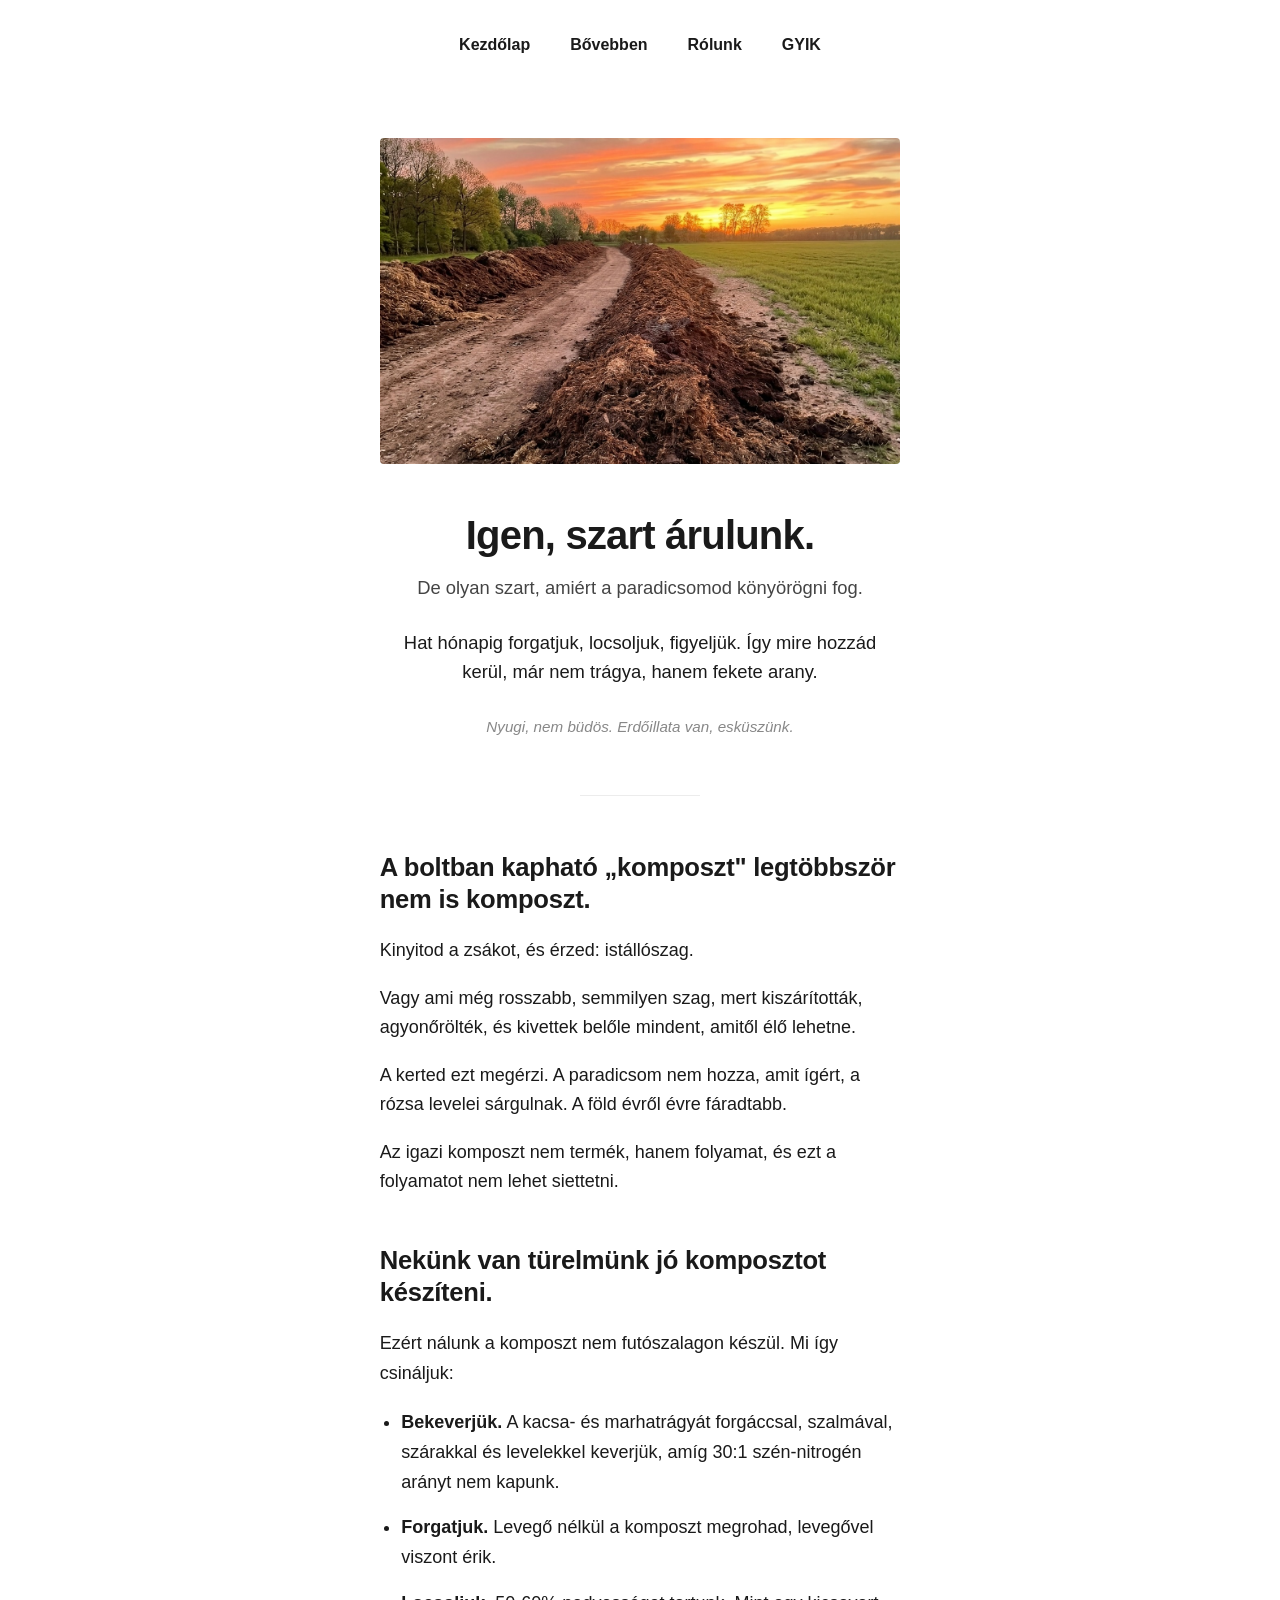
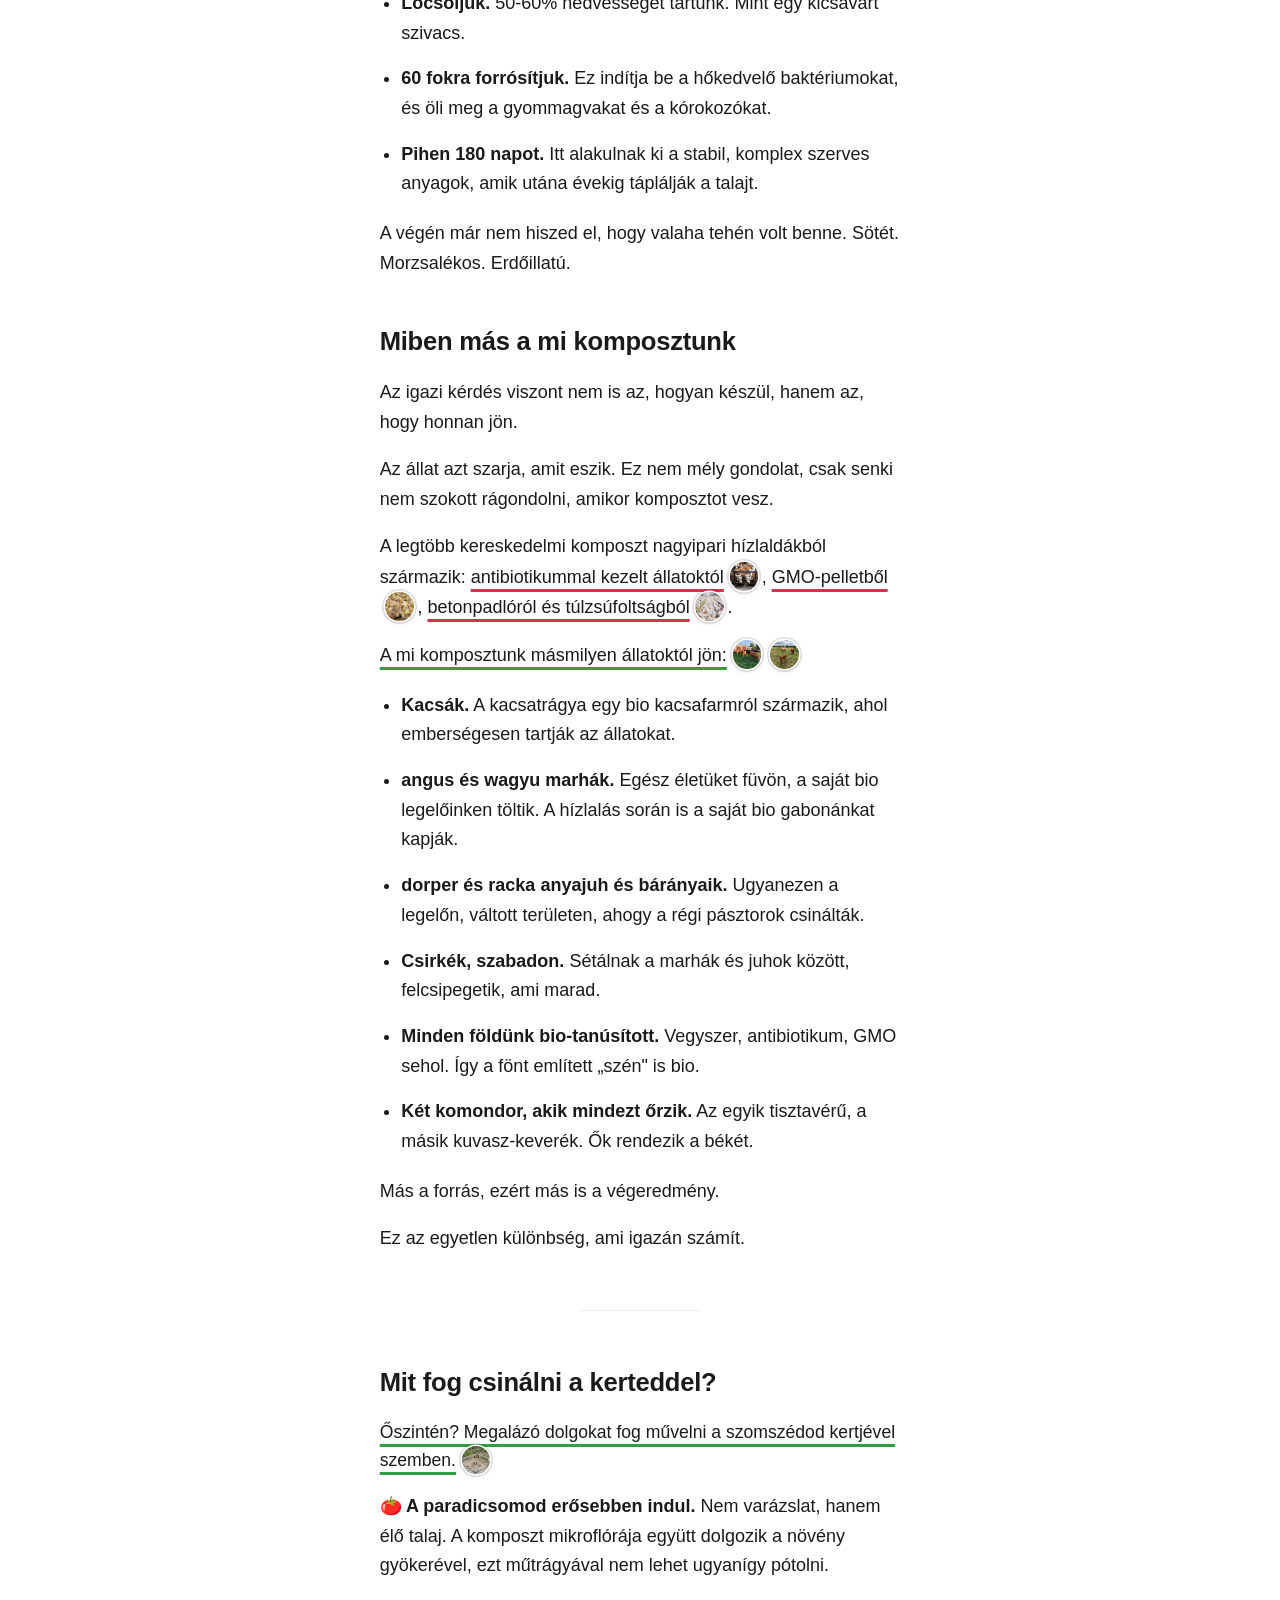
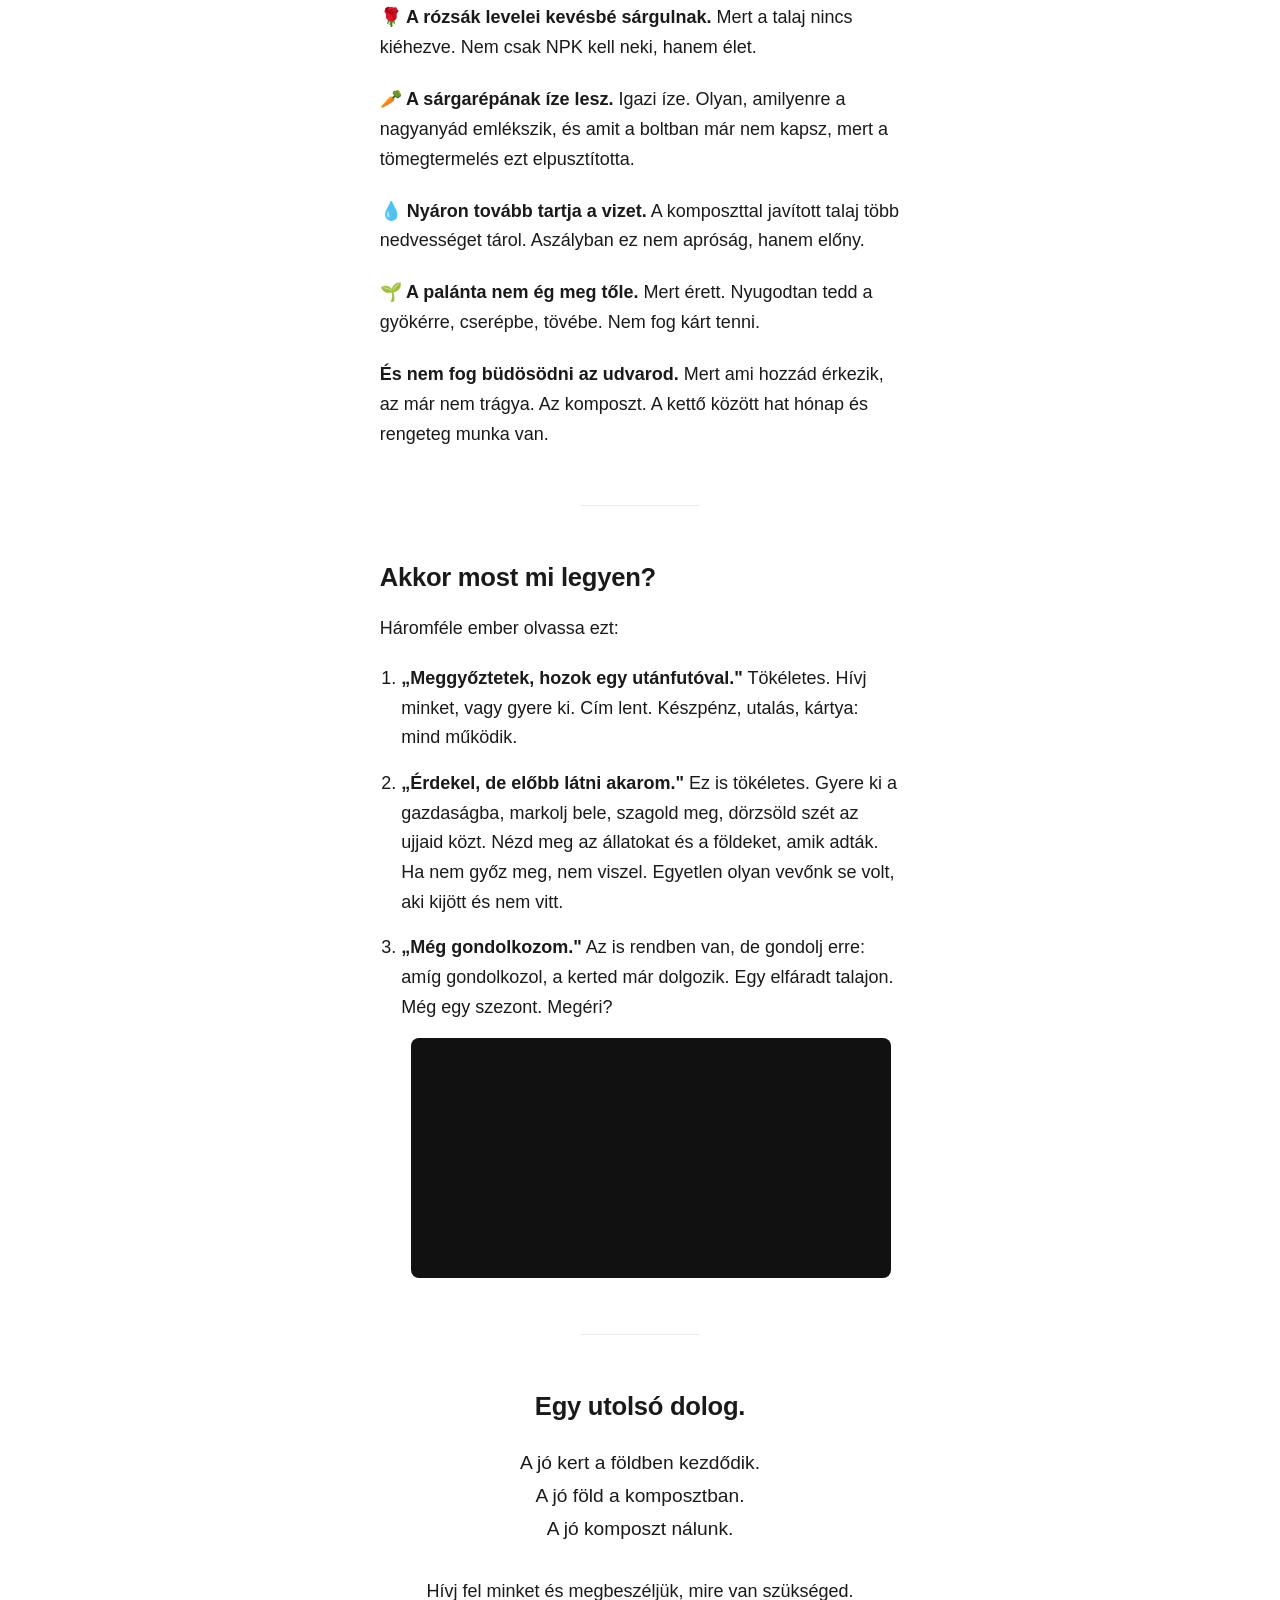
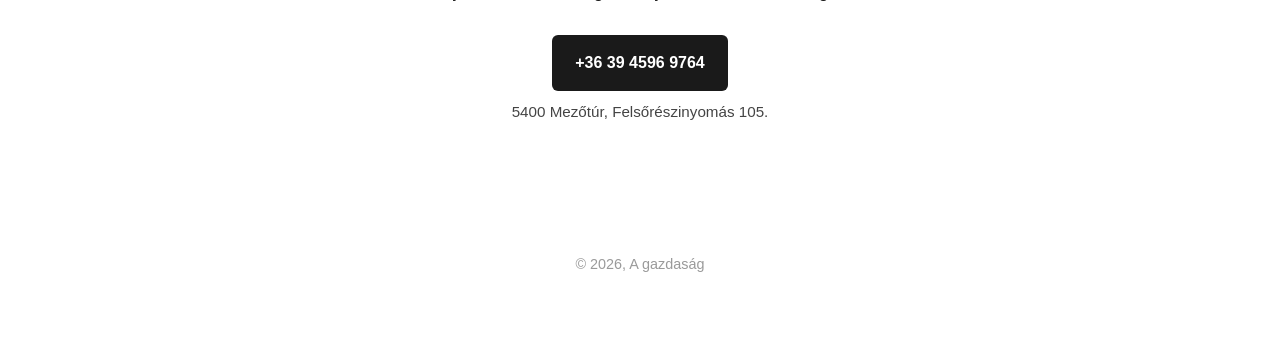
==== commit 7b1b54a1: "Index: inline loop video for "Még gondolkozom" + hover video on "Megalázó" - Adds a silent autoplayi" ====
--- a/index.html
+++ b/index.html
@@ -157,10 +157,7 @@
         <h2>Mit fog csinálni a kerteddel?</h2>
 
         <p class="lead-line">
-          <span class="underline-green"
-            >Őszintén? Megalázó dolgokat fog művelni a szomszédod kertjével
-            szemben.</span
-          >
+          <span class="hov hov-green" tabindex="0">Őszintén? Megalázó dolgokat fog művelni a szomszédod kertjével szemben.<img class="hov-thumb" src="assets/before-after-poster.jpg" alt=""><span class="hov-pop"><video src="assets/before-after.mp4" autoplay loop muted playsinline poster="assets/before-after-poster.jpg"></video></span></span>
         </p>
 
         <ul class="benefits">
@@ -223,6 +220,7 @@
             <span>„Még gondolkozom."</span> Az is rendben van, de gondolj erre:
             amíg gondolkozol, a kerted már dolgozik. Egy elfáradt talajon. Még
             egy szezont. Megéri?
+            <video class="inline-video" src="assets/thinking-garden.mp4" autoplay loop muted playsinline></video>
           </li>
         </ol>
       </section>
--- a/style.css
+++ b/style.css
@@ -209,6 +209,15 @@
 .method-list li,
 .source-list li {
   margin-bottom: 1rem;
+}
+
+.inline-video {
+  display: block;
+  width: 100%;
+  max-width: 480px;
+  margin: 1rem auto 0;
+  border-radius: 8px;
+  background: #111;
 }
 
 .process-list span,
@@ -328,13 +337,15 @@
   transform: translateY(-50%) translateX(0) scale(1);
 }
 
-.hov-pop img {
+.hov-pop img,
+.hov-pop video {
   display: block;
   width: 100%;
   height: auto;
   border-radius: 10px;
   box-shadow: 0 18px 50px -12px rgba(0, 0, 0, 0.40),
               0 6px 16px -6px rgba(0, 0, 0, 0.18);
+  background: #111;
 }
 
 /* Pair variant: one popover left, one right (for the green source line) */
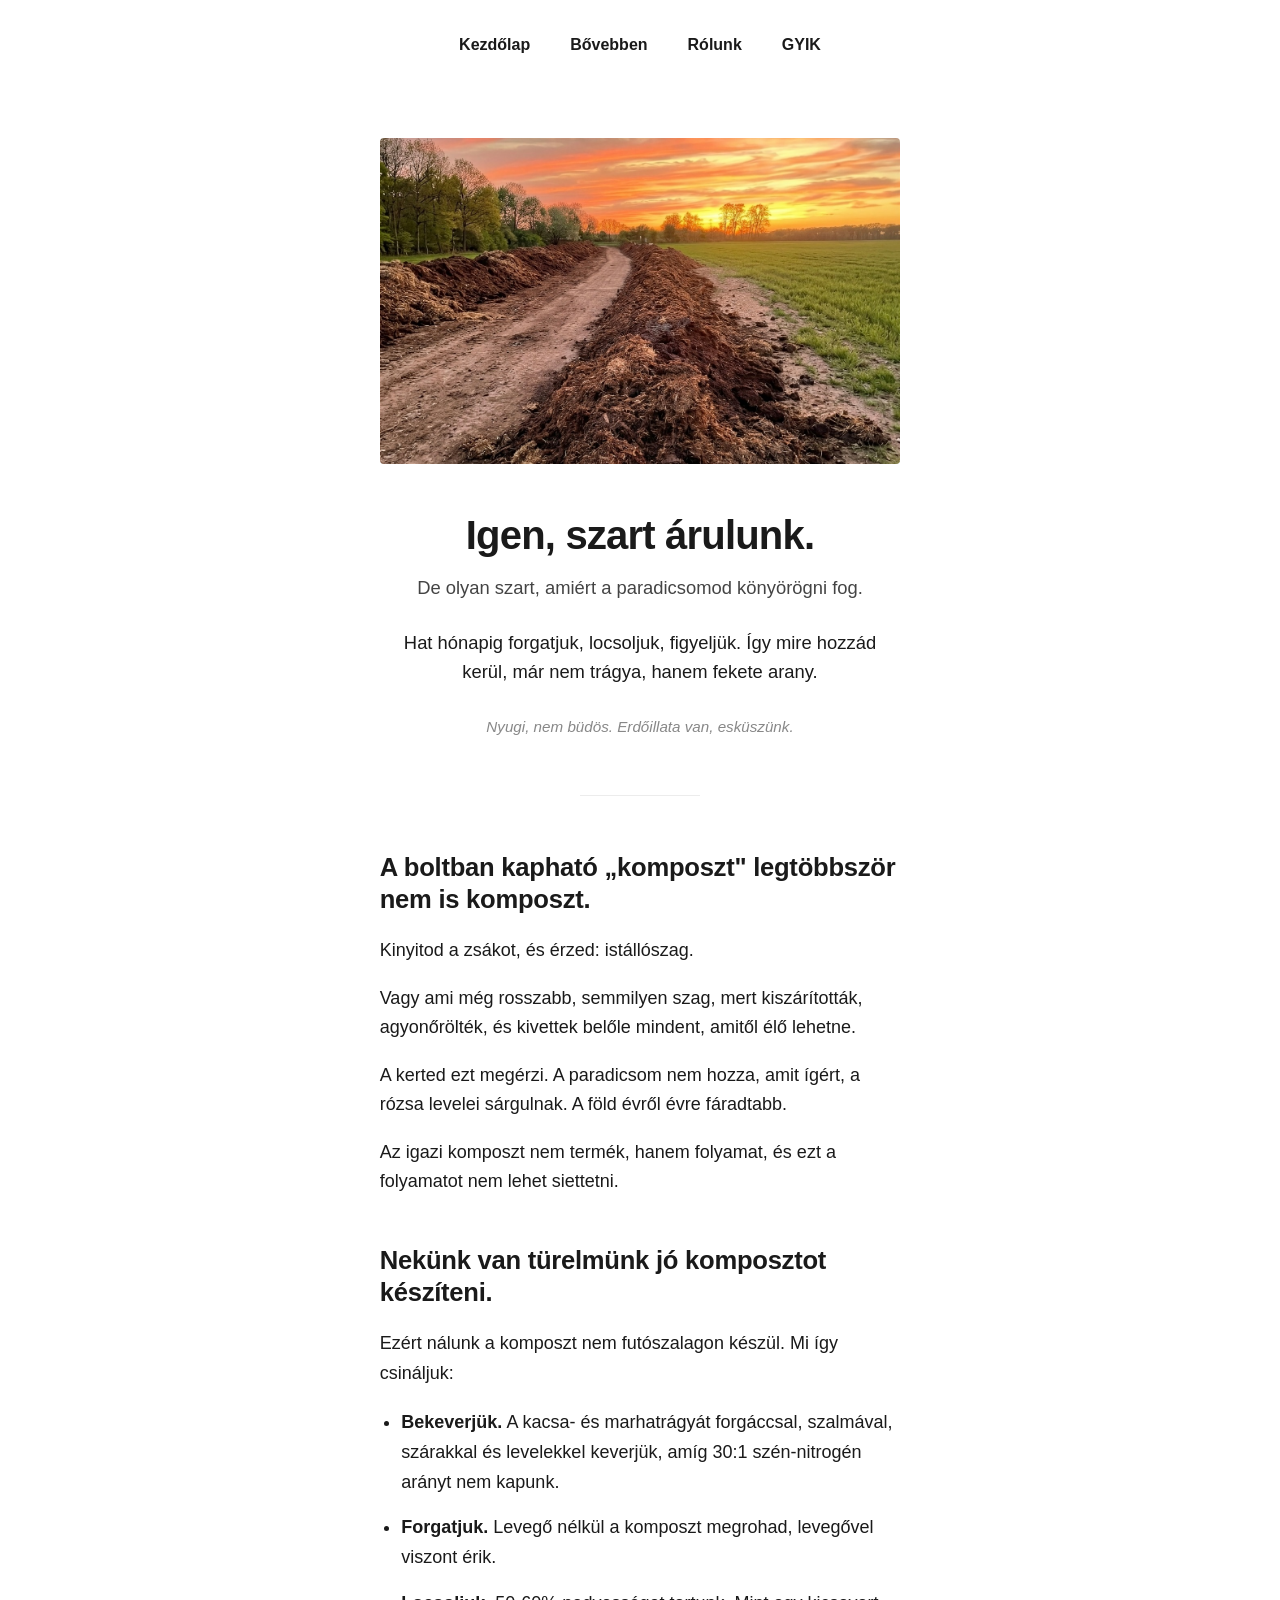
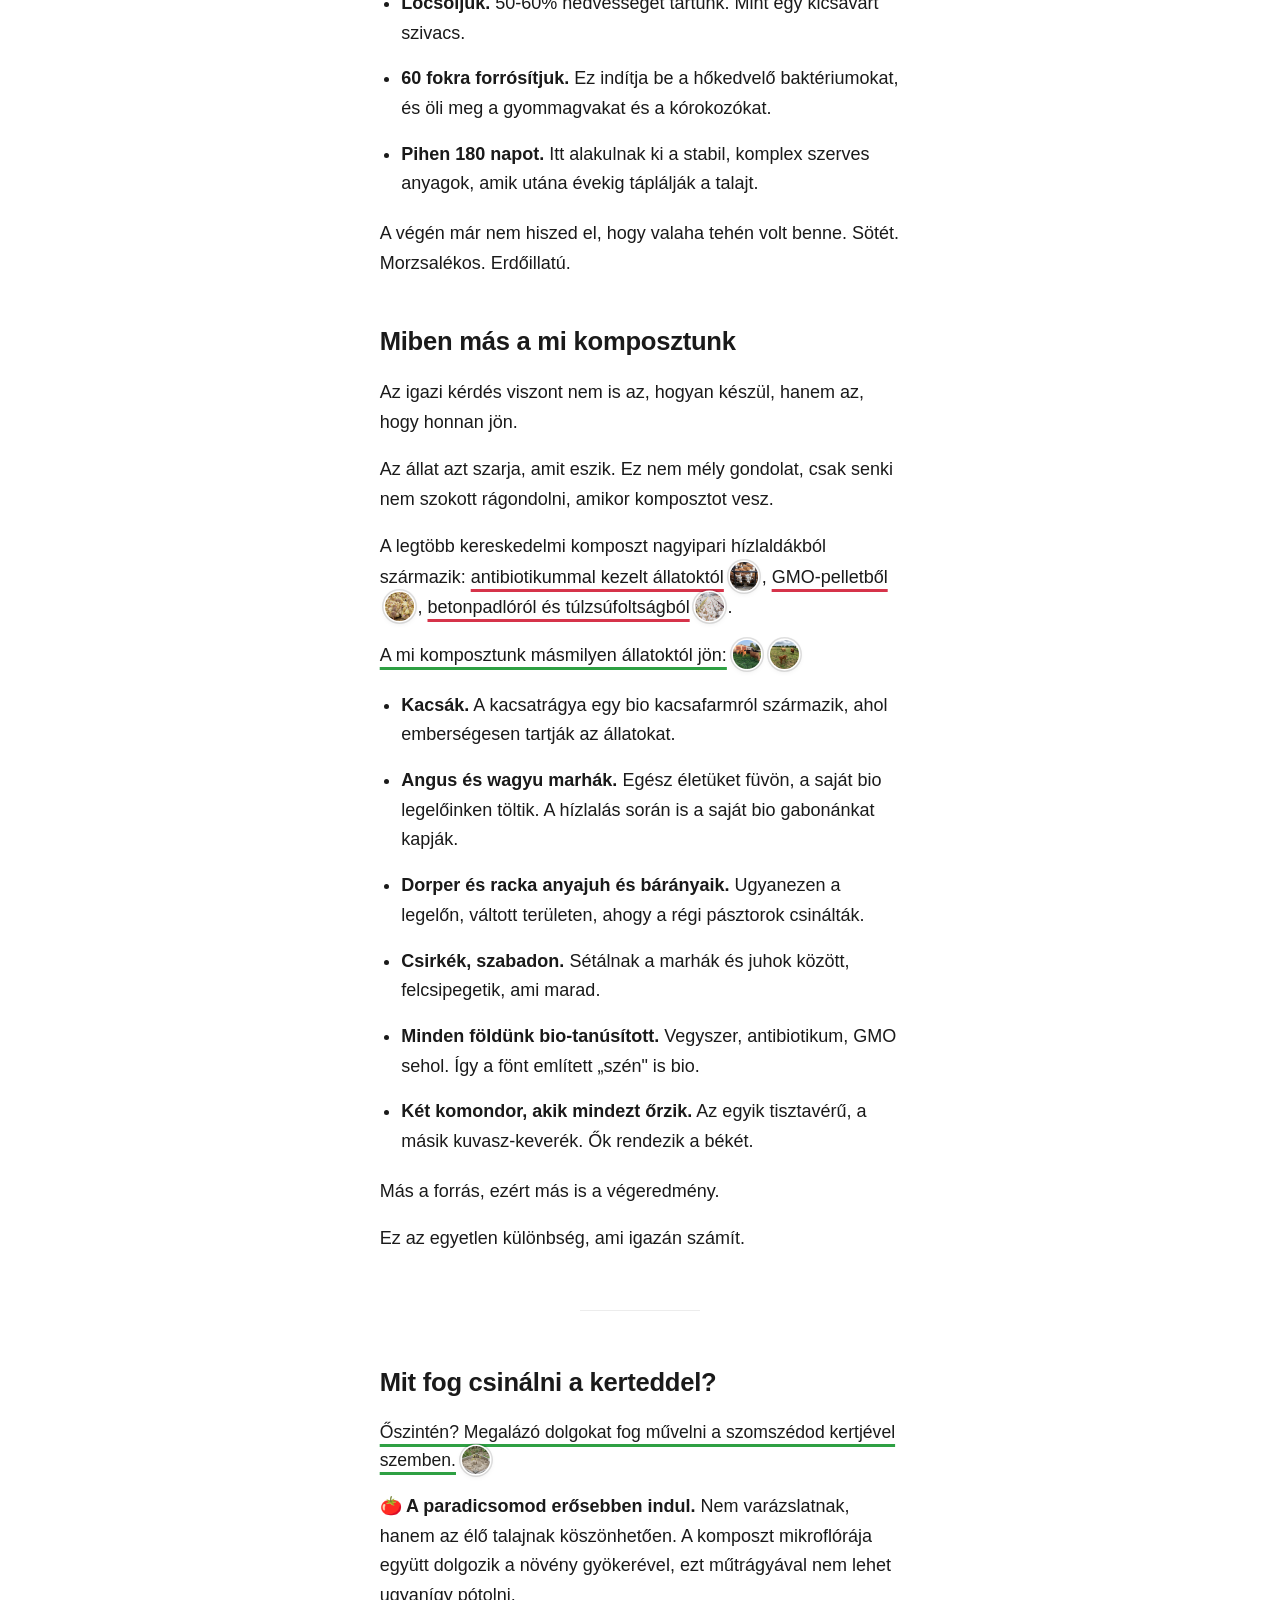
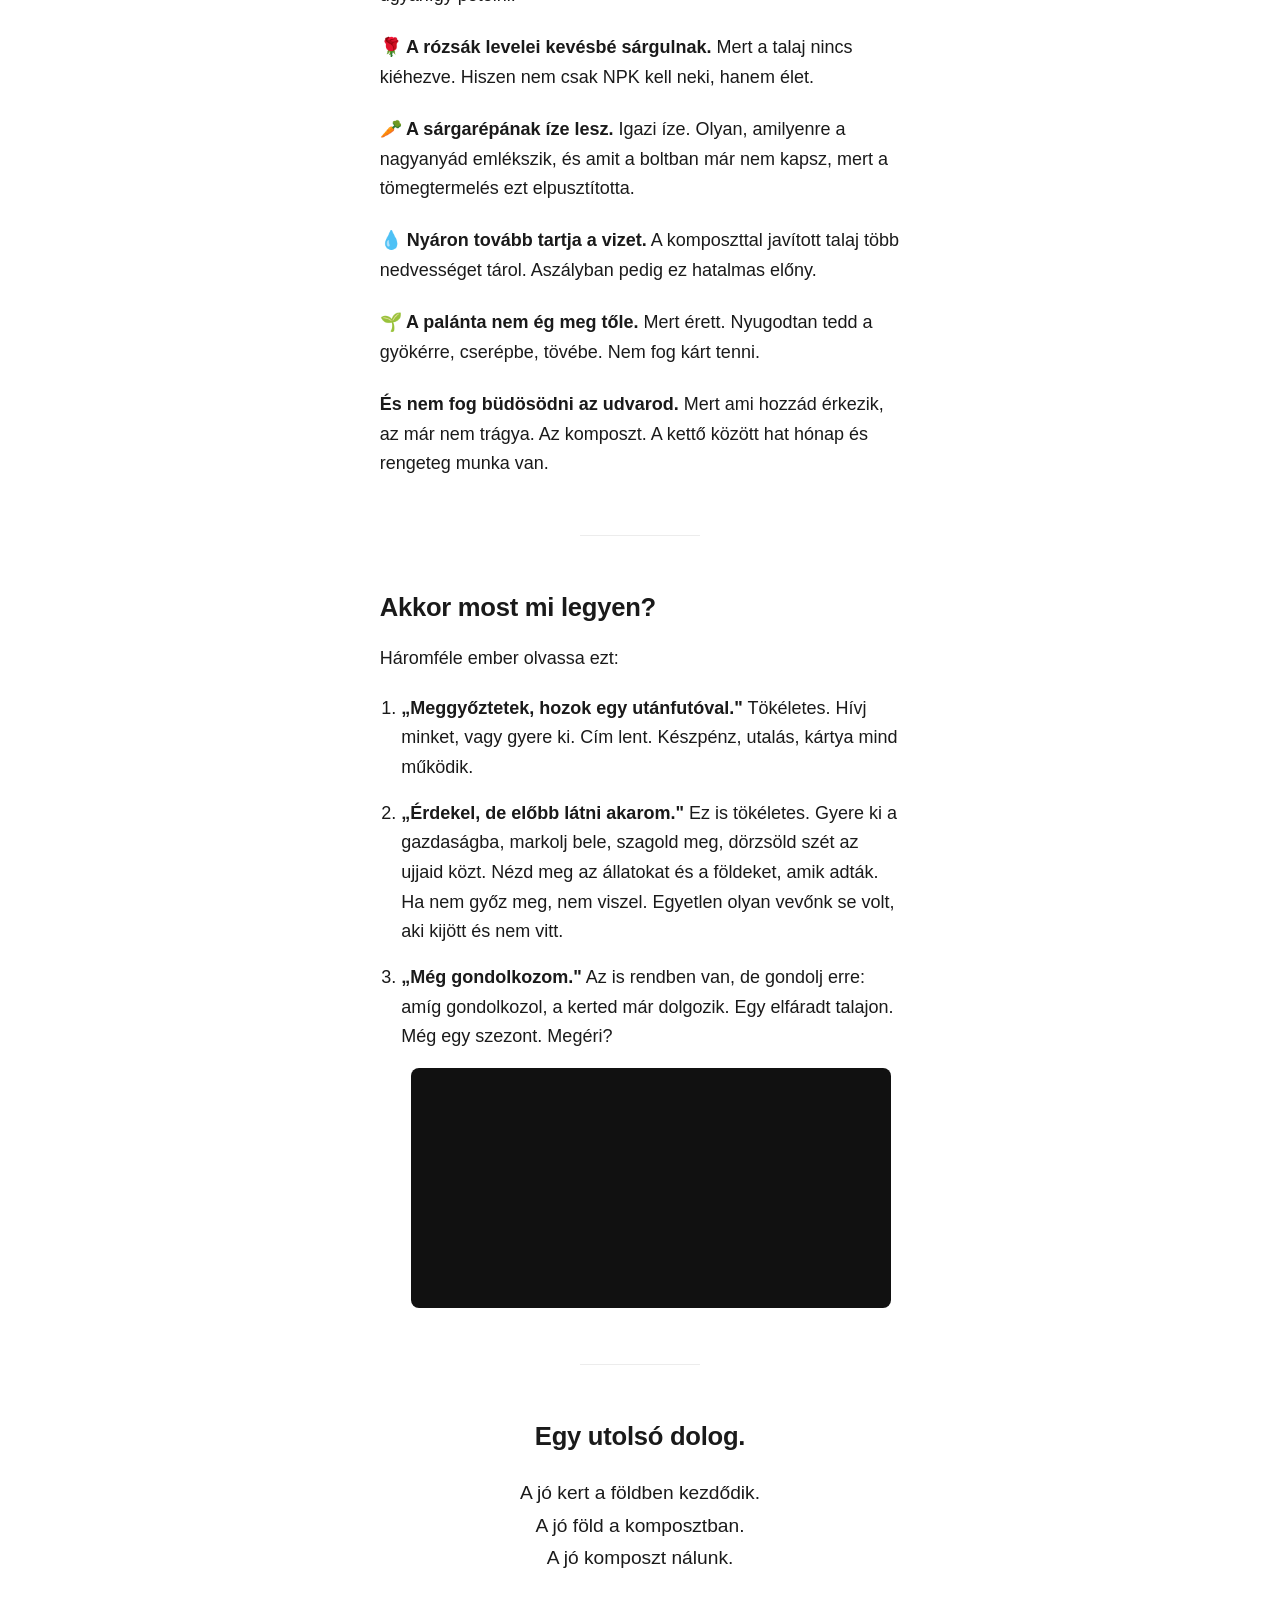
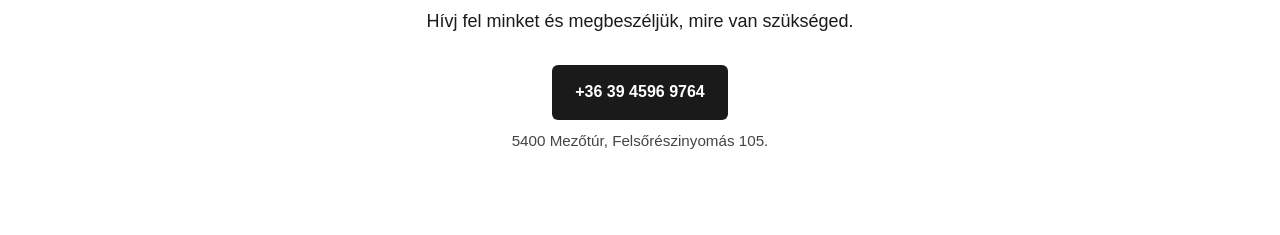
==== commit dbfc5a33: "Termék: wire up the quantity selector + dynamic, friendlier order email The +/- buttons now actually" ====
--- a/index.html
+++ b/index.html
@@ -110,13 +110,52 @@
 
         <p>
           A legtöbb kereskedelmi komposzt nagyipari hízlaldákból származik:
-          <span class="hov hov-red" tabindex="0">antibiotikummal kezelt állatoktól<img class="hov-thumb" src="assets/bad-antibiotics.jpg" alt=""><span class="hov-pop"><img src="assets/bad-antibiotics.jpg" alt="Bezárt, antibiotikummal kezelt szarvasmarhák egy ipari hízlaldában"></span></span>,
-          <span class="hov hov-red" tabindex="0">GMO-pelletből<img class="hov-thumb" src="assets/bad-gmo.jpg" alt=""><span class="hov-pop"><img src="assets/bad-gmo.jpg" alt="GMO-pellettel etetett kiskacsák, szorosan egymás mellett"></span></span>,
-          <span class="hov hov-red" tabindex="0">betonpadlóról és túlzsúfoltságból<img class="hov-thumb" src="assets/bad-concrete.jpg" alt=""><span class="hov-pop"><img src="assets/bad-concrete.jpg" alt="Túlzsúfolt, betonpadlós ipari csirkefarm"></span></span>.
-        </p>
-
-        <p>
-          <span class="hov hov-green" tabindex="0">A mi komposztunk másmilyen állatoktól jön:<img class="hov-thumb" src="assets/source-left.jpg" alt=""><img class="hov-thumb" src="assets/source-right.jpg" alt=""><span class="hov-pop-left"><img src="assets/source-left.jpg" alt="A gazdaság állatai, balra"></span><span class="hov-pop-right"><img src="assets/source-right.jpg" alt="A gazdaság állatai, jobbra"></span></span>
+          <span class="hov hov-red" tabindex="0"
+            >antibiotikummal kezelt állatoktól<img
+              class="hov-thumb"
+              src="assets/bad-antibiotics.jpg"
+              alt="" /><span class="hov-pop"
+              ><img
+                src="assets/bad-antibiotics.jpg"
+                alt="Bezárt, antibiotikummal kezelt szarvasmarhák egy ipari hízlaldában" /></span></span
+          >,
+          <span class="hov hov-red" tabindex="0"
+            >GMO-pelletből<img
+              class="hov-thumb"
+              src="assets/bad-gmo.jpg"
+              alt="" /><span class="hov-pop"
+              ><img
+                src="assets/bad-gmo.jpg"
+                alt="GMO-pellettel etetett kiskacsák, szorosan egymás mellett" /></span></span
+          >,
+          <span class="hov hov-red" tabindex="0"
+            >betonpadlóról és túlzsúfoltságból<img
+              class="hov-thumb"
+              src="assets/bad-concrete.jpg"
+              alt="" /><span class="hov-pop"
+              ><img
+                src="assets/bad-concrete.jpg"
+                alt="Túlzsúfolt, betonpadlós ipari csirkefarm" /></span></span
+          >.
+        </p>
+
+        <p>
+          <span class="hov hov-green" tabindex="0"
+            >A mi komposztunk másmilyen állatoktól jön:<img
+              class="hov-thumb"
+              src="assets/source-left.jpg"
+              alt="" /><img
+              class="hov-thumb"
+              src="assets/source-right.jpg"
+              alt="" /><span class="hov-pop-left"
+              ><img
+                src="assets/source-left.jpg"
+                alt="A gazdaság állatai, balra" /></span
+            ><span class="hov-pop-right"
+              ><img
+                src="assets/source-right.jpg"
+                alt="A gazdaság állatai, jobbra" /></span
+          ></span>
         </p>
 
         <ul class="source-list">
@@ -125,12 +164,12 @@
             ahol emberségesen tartják az állatokat.
           </li>
           <li>
-            <span>angus és wagyu marhák.</span> Egész életüket füvön, a saját
+            <span>Angus és wagyu marhák.</span> Egész életüket füvön, a saját
             bio legelőinken töltik. A hízlalás során is a saját bio gabonánkat
             kapják.
           </li>
           <li>
-            <span>dorper és racka anyajuh és bárányaik.</span> Ugyanezen a
+            <span>Dorper és racka anyajuh és bárányaik.</span> Ugyanezen a
             legelőn, váltott területen, ahogy a régi pásztorok csinálták.
           </li>
           <li>
@@ -157,19 +196,34 @@
         <h2>Mit fog csinálni a kerteddel?</h2>
 
         <p class="lead-line">
-          <span class="hov hov-green" tabindex="0">Őszintén? Megalázó dolgokat fog művelni a szomszédod kertjével szemben.<img class="hov-thumb" src="assets/before-after-poster.jpg" alt=""><span class="hov-pop"><video src="assets/before-after.mp4" autoplay loop muted playsinline poster="assets/before-after-poster.jpg"></video></span></span>
+          <span class="hov hov-green" tabindex="0"
+            >Őszintén? Megalázó dolgokat fog művelni a szomszédod kertjével
+            szemben.<img
+              class="hov-thumb"
+              src="assets/before-after-poster.jpg"
+              alt="" /><span class="hov-pop"
+              ><video
+                src="assets/before-after.mp4"
+                autoplay
+                loop
+                muted
+                playsinline
+                poster="assets/before-after-poster.jpg"
+              ></video></span
+          ></span>
         </p>
 
         <ul class="benefits">
           <li>
-            <span>🍅 A paradicsomod erősebben indul.</span> Nem varázslat, hanem
-            élő talaj. A komposzt mikroflórája együtt dolgozik a növény
-            gyökerével, ezt műtrágyával nem lehet ugyanígy pótolni.
+            <span>🍅 A paradicsomod erősebben indul.</span> Nem varázslatnak,
+            hanem az élő talajnak köszönhetően. A komposzt mikroflórája együtt
+            dolgozik a növény gyökerével, ezt műtrágyával nem lehet ugyanígy
+            pótolni.
           </li>
 
           <li>
             <span>🌹 A rózsák levelei kevésbé sárgulnak.</span> Mert a talaj
-            nincs kiéhezve. Nem csak NPK kell neki, hanem élet.
+            nincs kiéhezve. Hiszen nem csak NPK kell neki, hanem élet.
           </li>
 
           <li>
@@ -180,7 +234,7 @@
 
           <li>
             <span>💧 Nyáron tovább tartja a vizet.</span> A komposzttal javított
-            talaj több nedvességet tárol. Aszályban ez nem apróság, hanem előny.
+            talaj több nedvességet tárol. Aszályban pedig ez hatalmas előny.
           </li>
 
           <li>
@@ -206,7 +260,7 @@
         <ol class="next-steps">
           <li>
             <span>„Meggyőztetek, hozok egy utánfutóval."</span> Tökéletes. Hívj
-            minket, vagy gyere ki. Cím lent. Készpénz, utalás, kártya: mind
+            minket, vagy gyere ki. Cím lent. Készpénz, utalás, kártya mind
             működik.
           </li>
           <li>
@@ -220,7 +274,14 @@
             <span>„Még gondolkozom."</span> Az is rendben van, de gondolj erre:
             amíg gondolkozol, a kerted már dolgozik. Egy elfáradt talajon. Még
             egy szezont. Megéri?
-            <video class="inline-video" src="assets/thinking-garden.mp4" autoplay loop muted playsinline></video>
+            <video
+              class="inline-video"
+              src="assets/thinking-garden.mp4"
+              autoplay
+              loop
+              muted
+              playsinline
+            ></video>
           </li>
         </ol>
       </section>
@@ -246,9 +307,5 @@
         <p class="contact-line">5400 Mezőtúr, Felsőrészinyomás 105.</p>
       </section>
     </main>
-
-    <footer>
-      <p>© 2026, A gazdaság</p>
-    </footer>
   </body>
 </html>
--- a/style.css
+++ b/style.css
@@ -283,8 +283,15 @@
 .underline-red   { text-decoration-color: #d6334a; }
 
 /* ---------- Inline hover-image triggers (YC-style) ---------- */
+
+/* Paragraphs that contain a hover trigger become the positioning context,
+   so popovers can pop into the right (or left) margin of the text block. */
+p:has(.hov),
+.lead-line:has(.hov) {
+  position: relative;
+}
+
 .hov {
-  position: relative;
   cursor: help;
   transition: text-decoration-color 0.15s ease;
 }
@@ -317,12 +324,14 @@
               0 4px 12px rgba(0, 0, 0, 0.20);
 }
 
-/* Full image popover — opens to the right of the text (not over it) */
+/* Full image popover — opens to the right of the text BLOCK (paragraph),
+   in the right margin. Never overlaps the running text. */
 .hov-pop {
   position: absolute;
-  left: calc(100% + 14px);
+  left: 100%;
+  margin-left: 1.25rem;
   top: 50%;
-  width: 260px;
+  width: 280px;
   pointer-events: none;
   opacity: 0;
   transform: translateY(-50%) translateX(-8px) scale(0.96);
@@ -361,8 +370,8 @@
               transform 0.28s cubic-bezier(0.2, 0.8, 0.2, 1);
 }
 
-.hov-pop-left  { right: calc(100% + 16px); transform: translate(10px, -50%) scale(0.96); }
-.hov-pop-right { left:  calc(100% + 16px); transform: translate(-10px, -50%) scale(0.96); }
+.hov-pop-left  { right: 100%; margin-right: 1.25rem; transform: translate(10px, -50%) scale(0.96); }
+.hov-pop-right { left:  100%; margin-left:  1.25rem; transform: translate(-10px, -50%) scale(0.96); }
 
 .hov:hover .hov-pop-left,
 .hov:focus .hov-pop-left,
@@ -382,11 +391,57 @@
               0 6px 16px -6px rgba(0, 0, 0, 0.18);
 }
 
-/* Narrow viewport: keep inline thumbs, hide popovers (no room beside text) */
+/* Narrow viewport: no room beside the text column.
+   Re-anchor popovers to the trigger span itself (not the paragraph),
+   shrink them, and let them open below the trigger — overlaying the
+   running text is fine here, that's the trade-off for small screens. */
 @media (hover: none), (max-width: 1024px) {
-  .hov-pop,
+  p:has(.hov),
+  .lead-line:has(.hov) {
+    position: static;
+  }
+
+  .hov {
+    position: relative;
+  }
+
+  .hov-pop {
+    left: 50%;
+    margin-left: 0;
+    top: calc(100% + 10px);
+    width: 180px;
+    transform: translateX(-50%) translateY(-6px) scale(0.95);
+  }
+
+  .hov:hover .hov-pop,
+  .hov:focus .hov-pop {
+    transform: translateX(-50%) translateY(0) scale(1);
+  }
+
   .hov-pop-left,
-  .hov-pop-right { display: none; }
+  .hov-pop-right {
+    top: calc(100% + 10px);
+    width: 140px;
+  }
+
+  .hov-pop-left {
+    right: 50%;
+    margin-right: 4px;
+    transform: translateX(0) translateY(-6px) scale(0.95);
+  }
+
+  .hov-pop-right {
+    left: 50%;
+    margin-left: 4px;
+    transform: translateX(0) translateY(-6px) scale(0.95);
+  }
+
+  .hov:hover .hov-pop-left,
+  .hov:focus .hov-pop-left,
+  .hov:hover .hov-pop-right,
+  .hov:focus .hov-pop-right {
+    transform: translateX(0) translateY(0) scale(1);
+  }
 }
 
 /* ---------- Closing ---------- */
@@ -534,8 +589,8 @@
 
 .quantity-row button,
 .quantity-row span {
-  min-width: 2.25rem;
-  height: 2rem;
+  min-width: 2.5rem;
+  height: 2.25rem;
   display: grid;
   place-items: center;
   border: 0;
@@ -543,6 +598,15 @@
   color: #1a1a1a;
   font: inherit;
 }
+
+.quantity-row button {
+  cursor: pointer;
+  user-select: none;
+  transition: background 0.12s ease;
+}
+
+.quantity-row button:hover { background: #f4f4f4; }
+.quantity-row button:active { background: #e8e8e8; }
 
 .quantity-row span {
   border-left: 1px solid #d8d8d8;
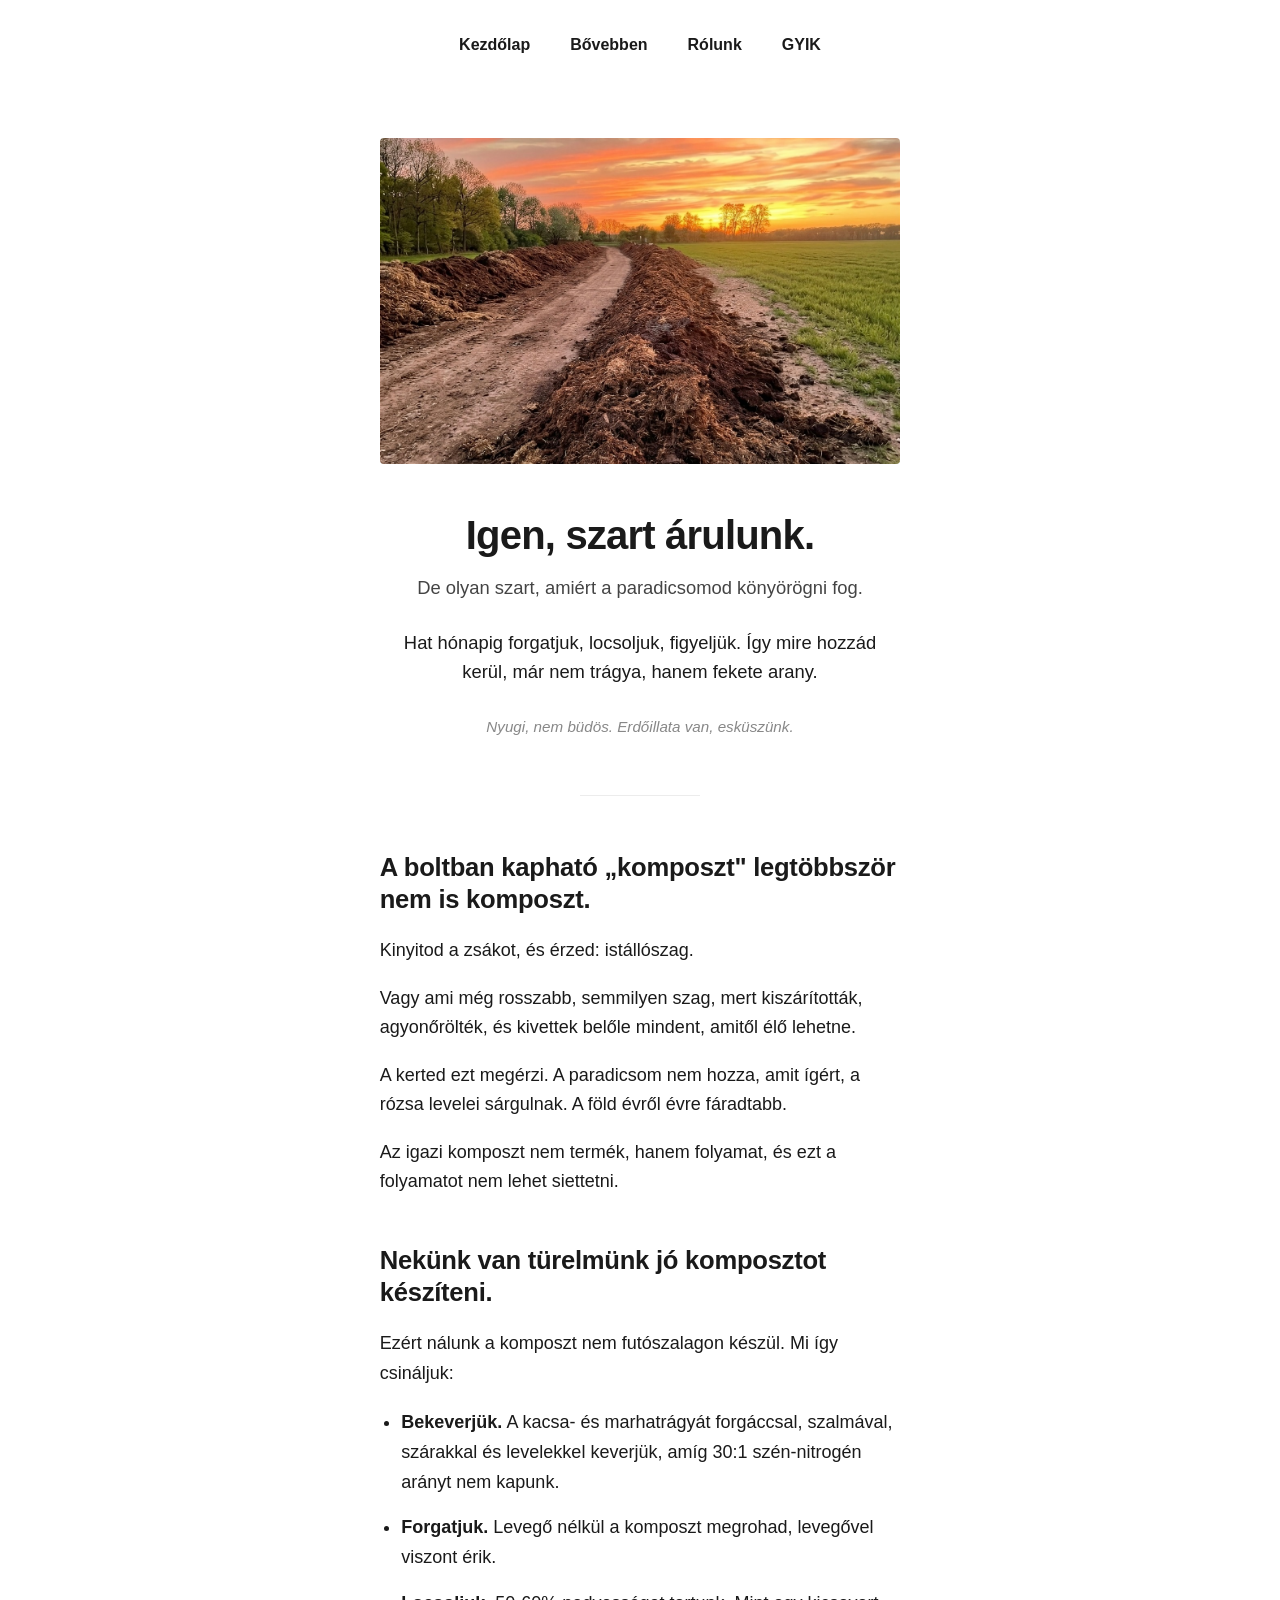
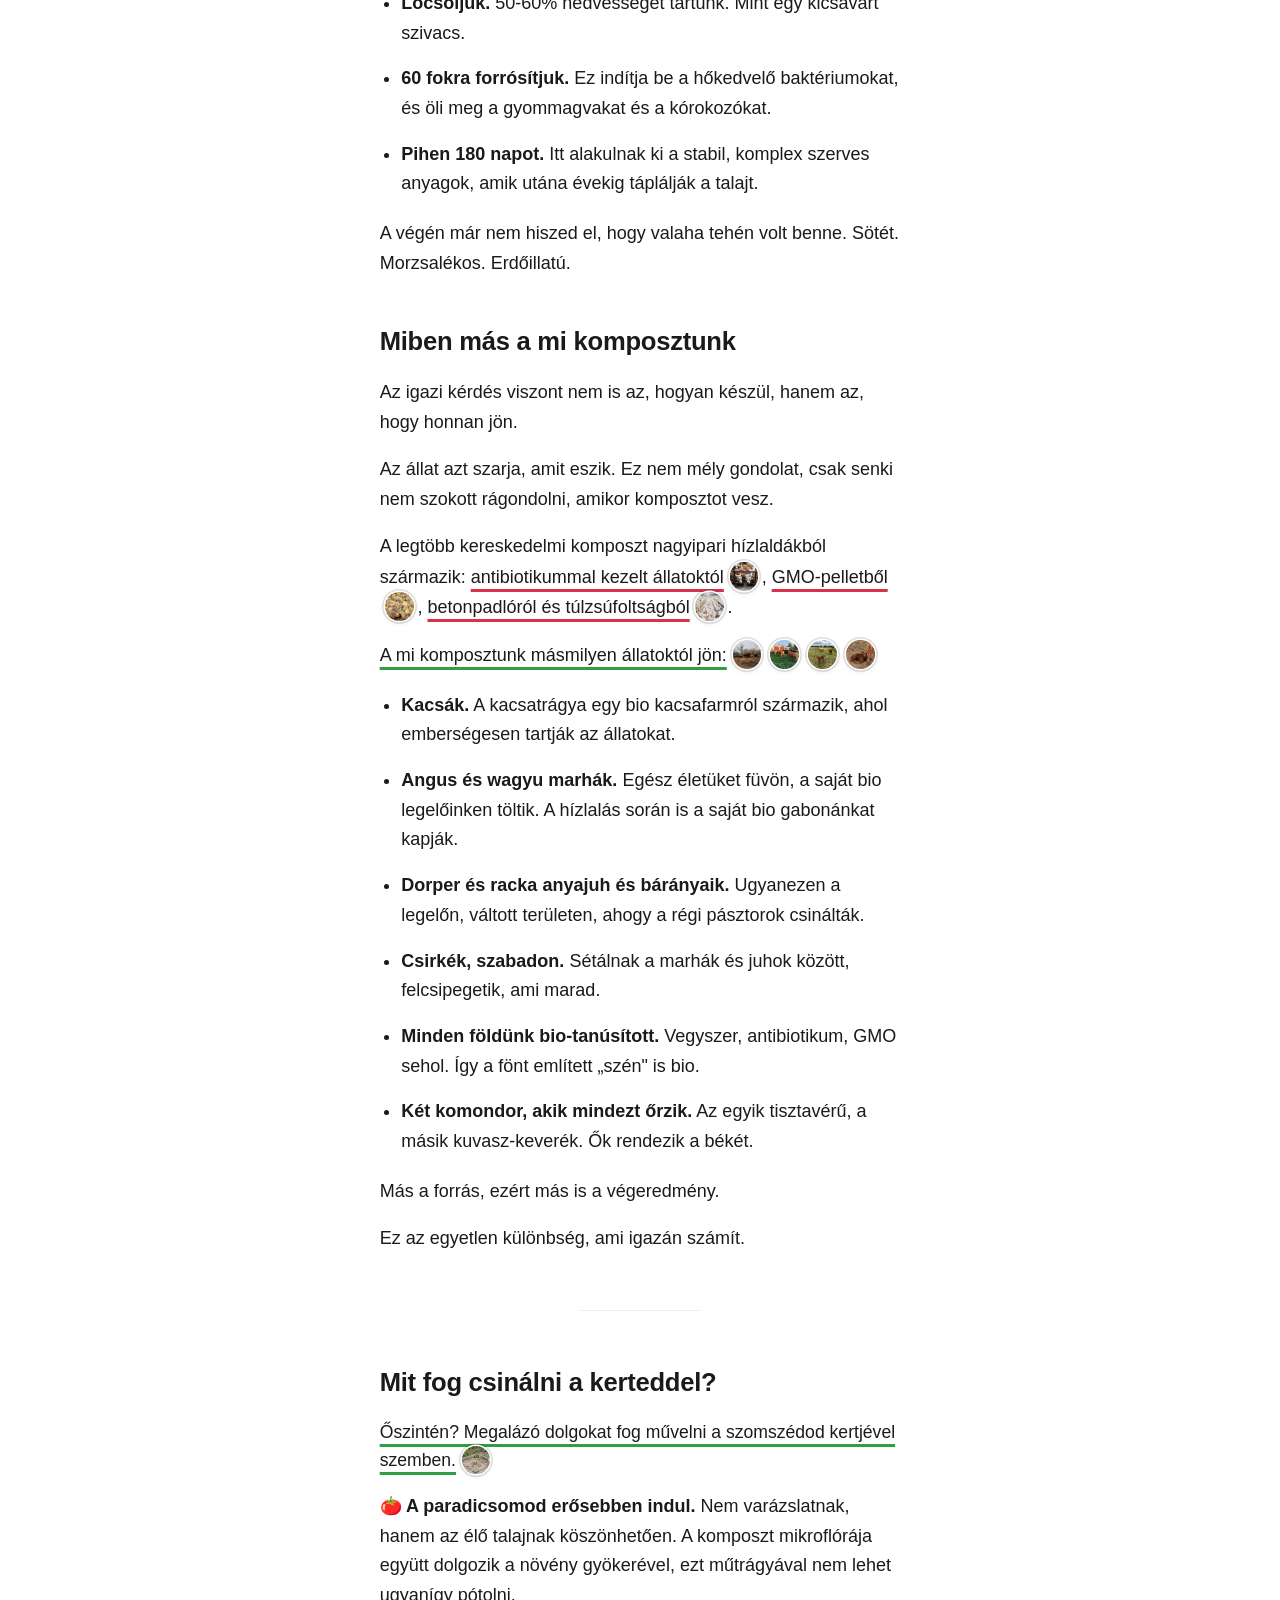
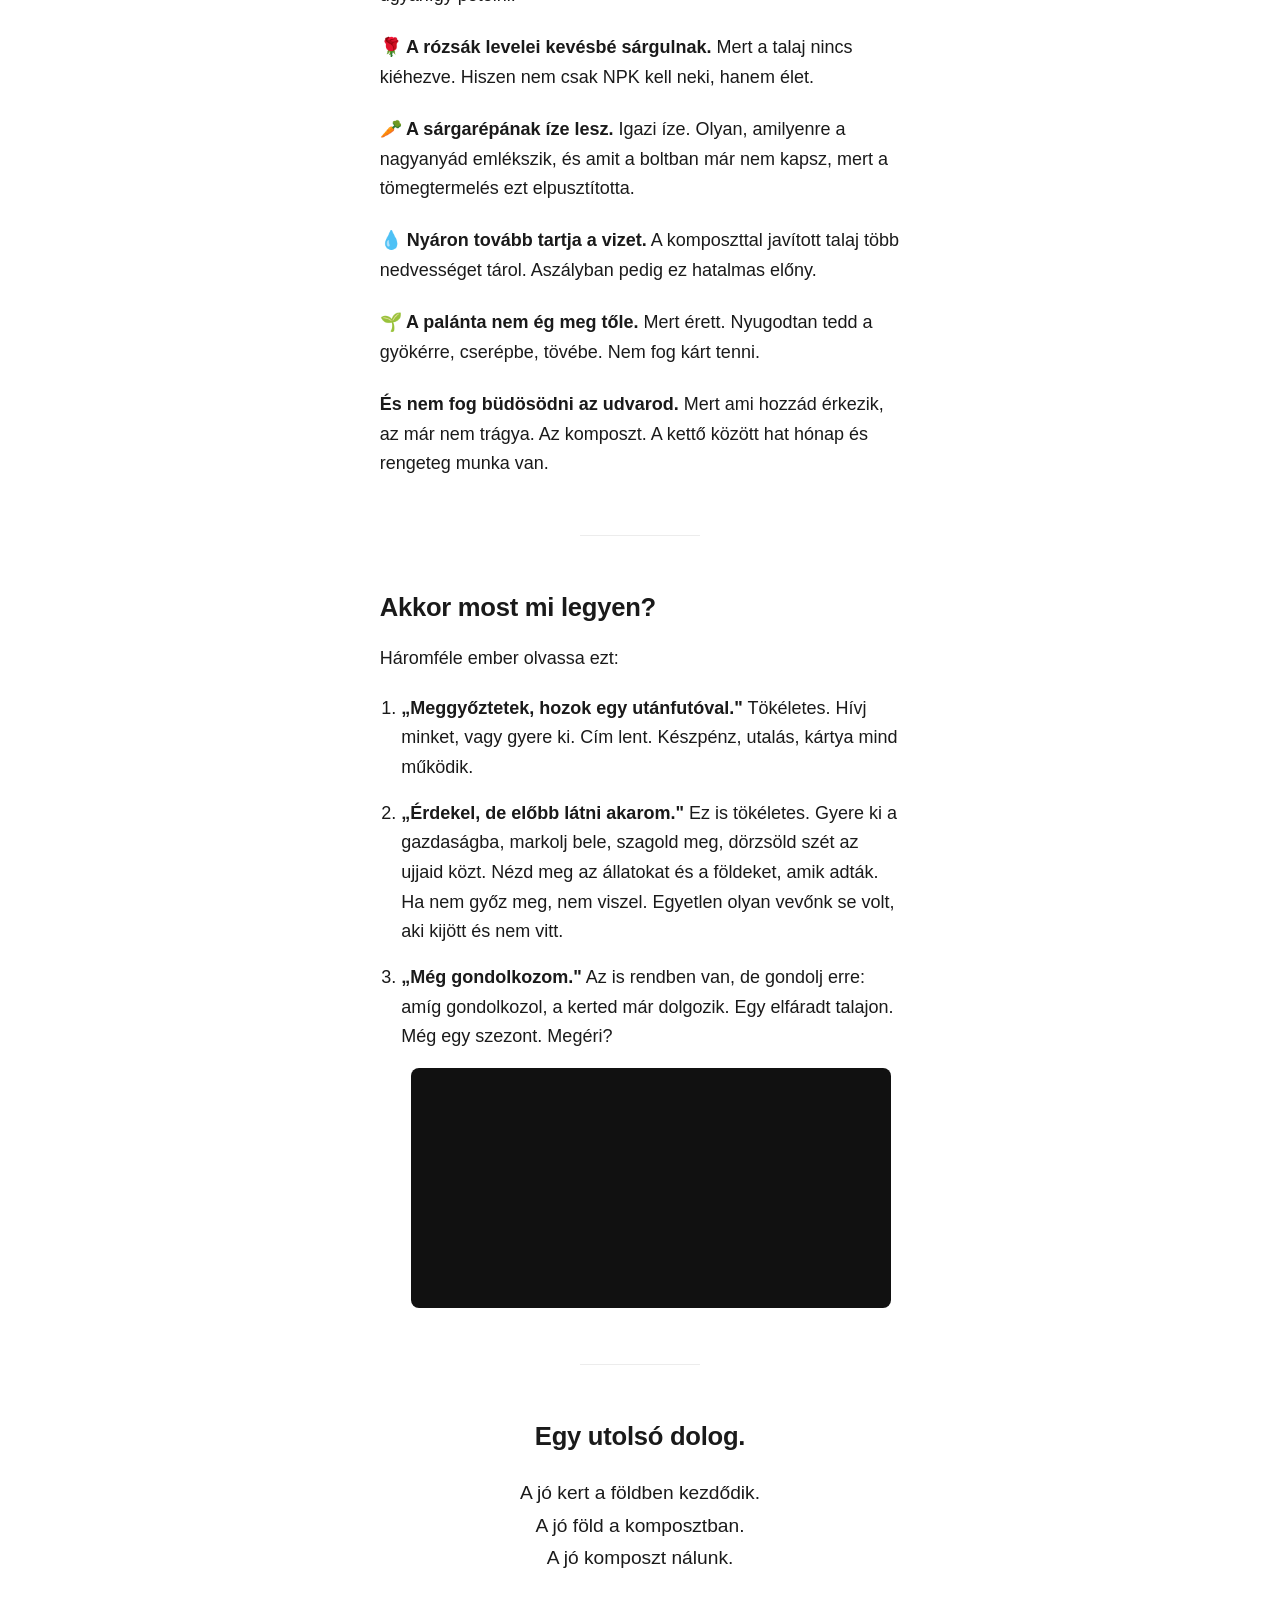
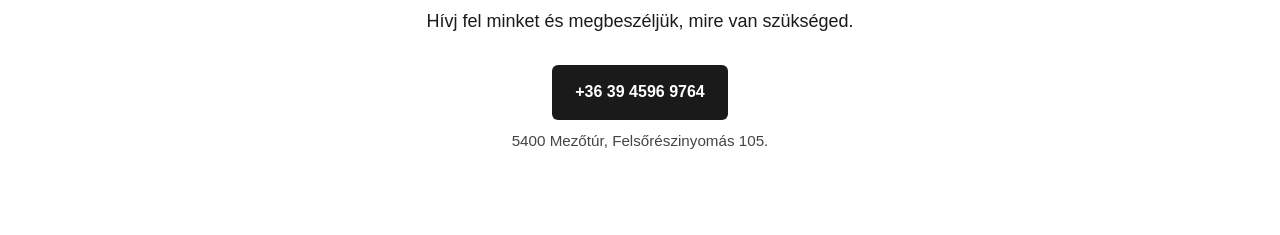
==== commit 6100b18e: "Index: add cows-at-pile + calf shots to the green source popover The "másmilyen állatoktól jön" line" ====
--- a/index.html
+++ b/index.html
@@ -143,18 +143,28 @@
           <span class="hov hov-green" tabindex="0"
             >A mi komposztunk másmilyen állatoktól jön:<img
               class="hov-thumb"
+              src="assets/source-pile.jpg"
+              alt="" /><img
+              class="hov-thumb"
               src="assets/source-left.jpg"
               alt="" /><img
               class="hov-thumb"
               src="assets/source-right.jpg"
+              alt="" /><img
+              class="hov-thumb"
+              src="assets/source-calf.jpg"
               alt="" /><span class="hov-pop-left"
               ><img
+                src="assets/source-pile.jpg"
+                alt="Marhák a komposztkupacnál, csirkékkel" /><img
                 src="assets/source-left.jpg"
                 alt="A gazdaság állatai, balra" /></span
             ><span class="hov-pop-right"
               ><img
                 src="assets/source-right.jpg"
-                alt="A gazdaság állatai, jobbra" /></span
+                alt="A gazdaság állatai, jobbra" /><img
+                src="assets/source-calf.jpg"
+                alt="Újszülött borjú a szalmán" /></span
           ></span>
         </p>
 
--- a/style.css
+++ b/style.css
@@ -389,6 +389,12 @@
   border-radius: 10px;
   box-shadow: 0 18px 50px -12px rgba(0, 0, 0, 0.40),
               0 6px 16px -6px rgba(0, 0, 0, 0.18);
+  margin-bottom: 10px;
+}
+
+.hov-pop-left img:last-child,
+.hov-pop-right img:last-child {
+  margin-bottom: 0;
 }
 
 /* Narrow viewport: no room beside the text column.
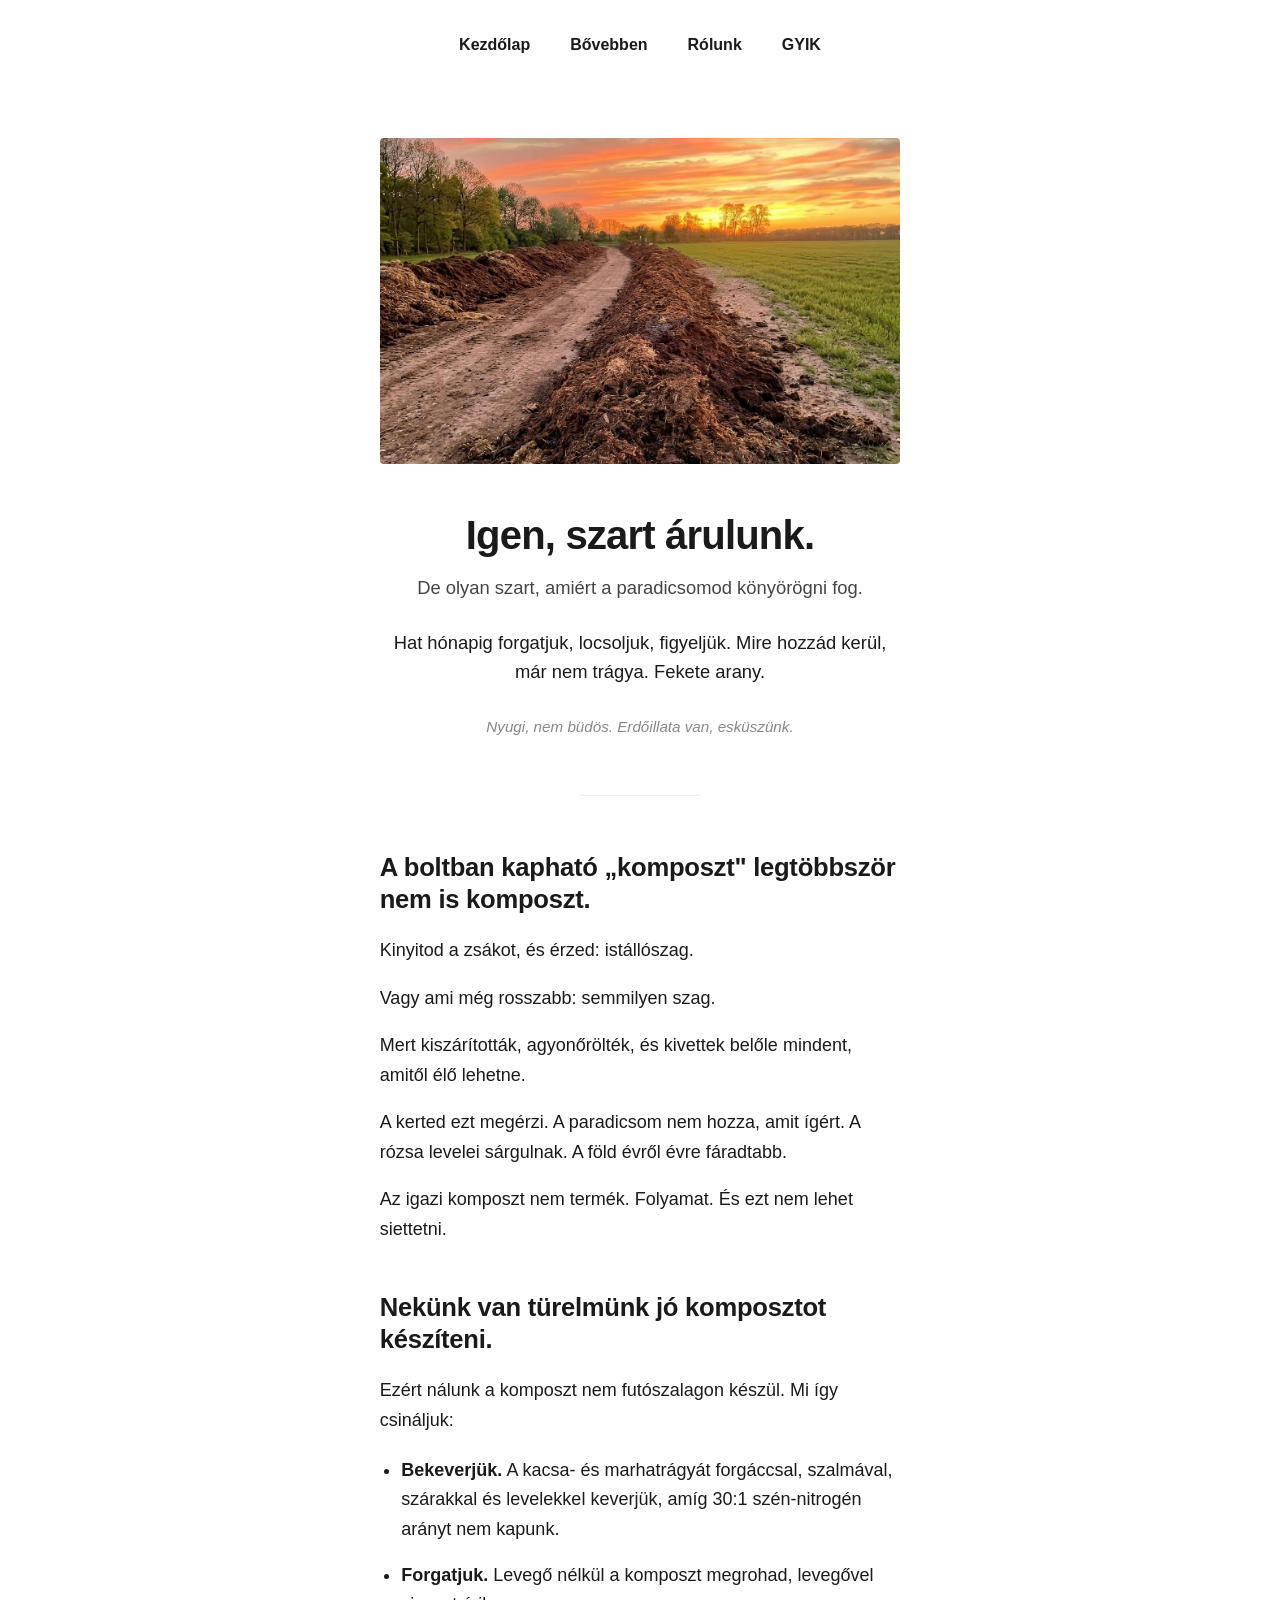
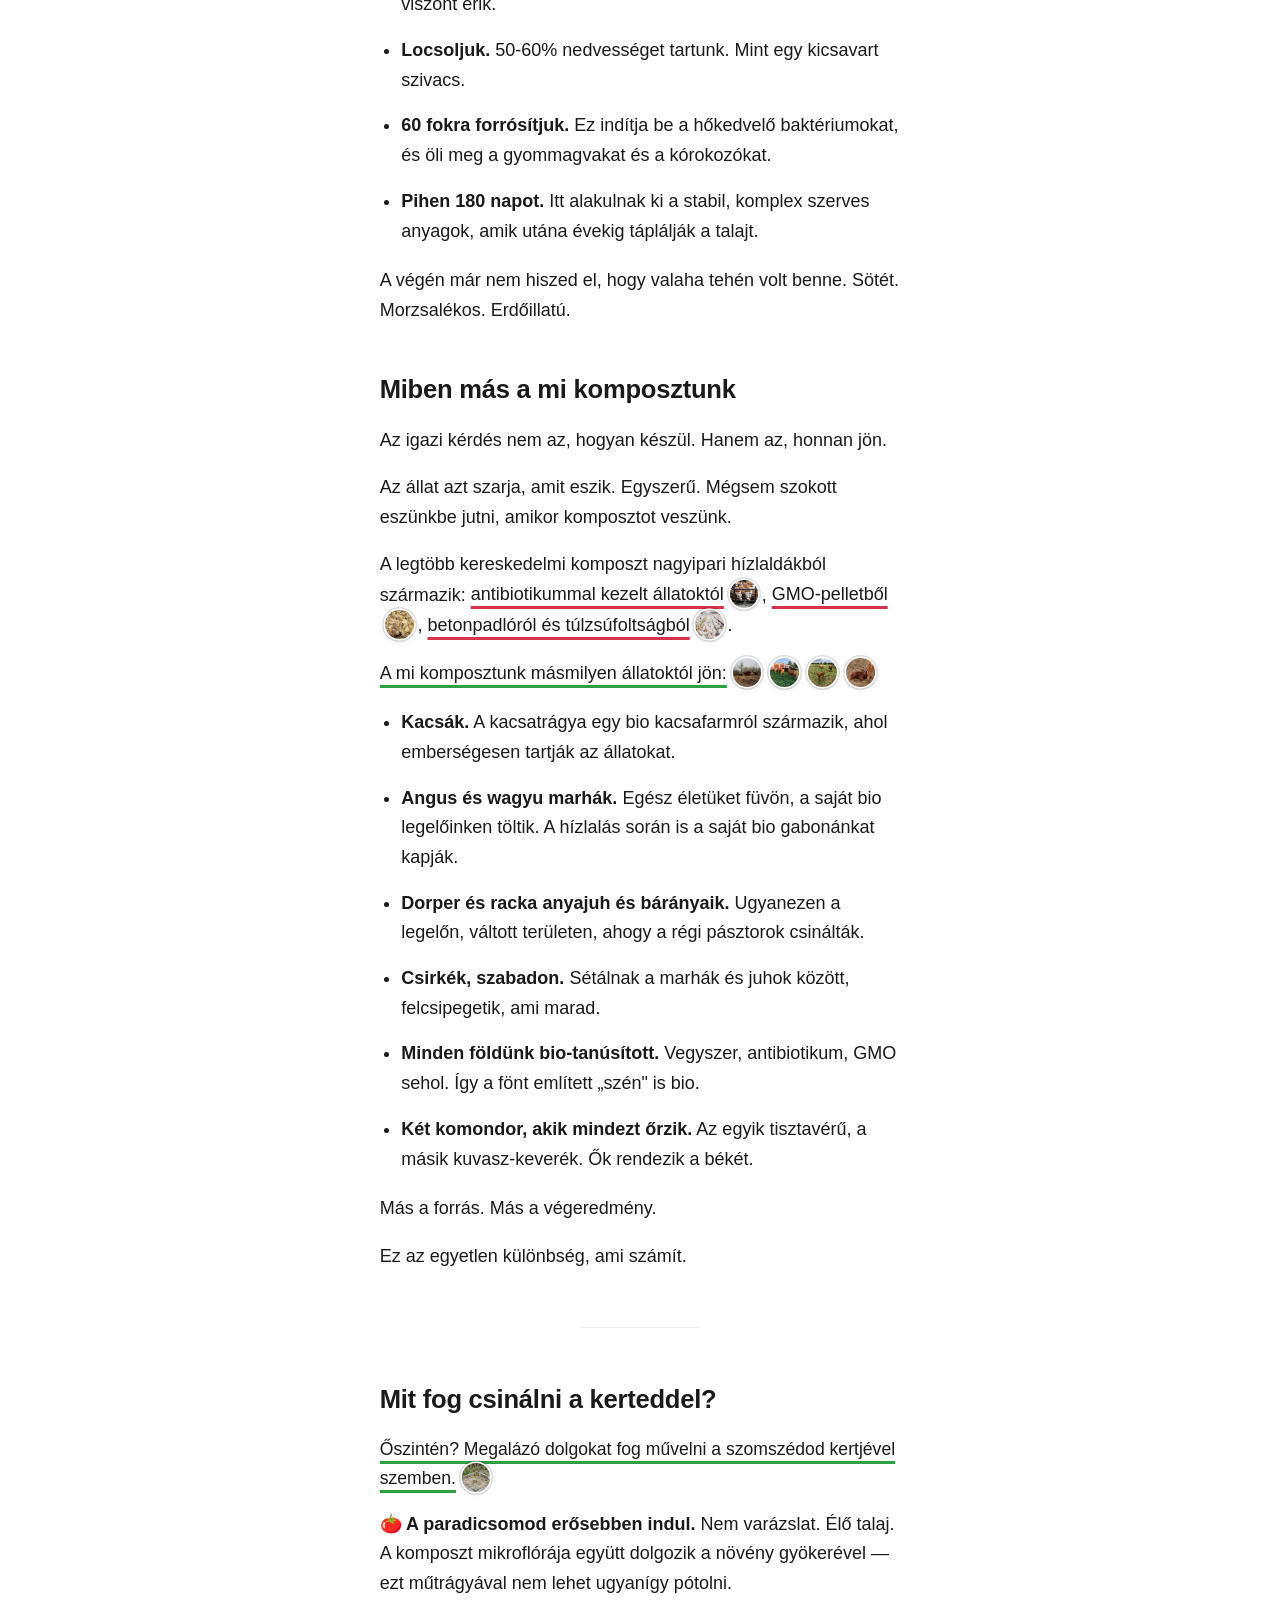
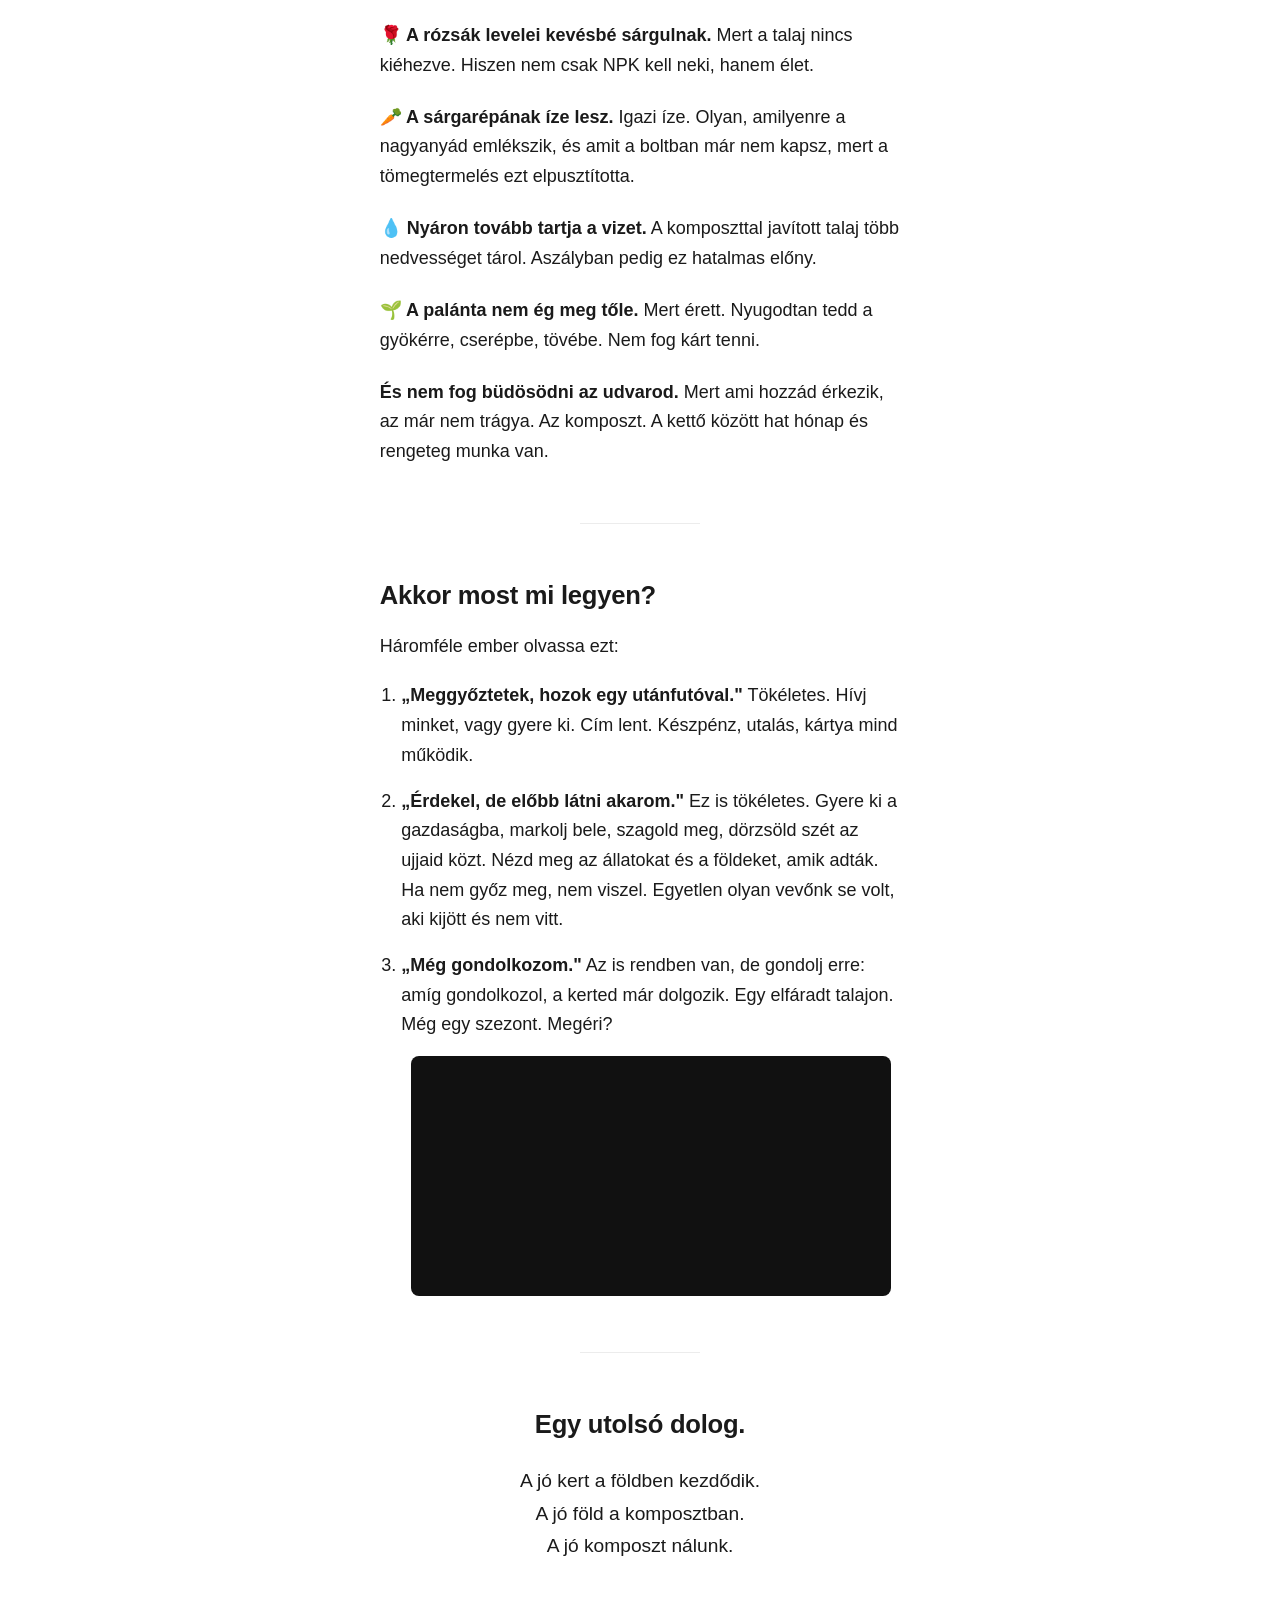
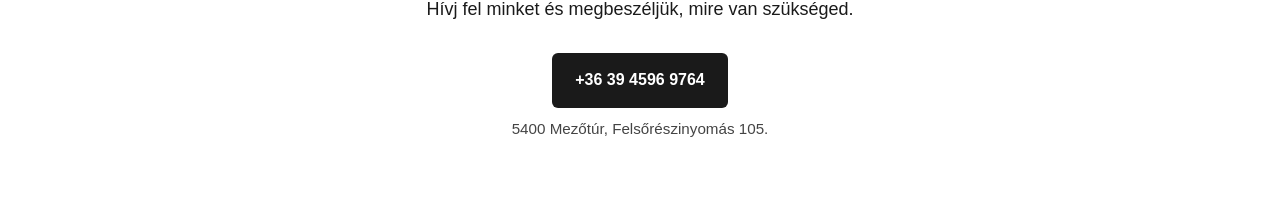
==== commit aecda113: "Index prose: rewrite for rhythm (Provost-style sentence variation) Same treatment as termék — altern" ====
--- a/index.html
+++ b/index.html
@@ -34,8 +34,8 @@
 
       <section class="intro">
         <p>
-          Hat hónapig forgatjuk, locsoljuk, figyeljük. Így mire hozzád kerül,
-          már nem trágya, hanem fekete arany.
+          Hat hónapig forgatjuk, locsoljuk, figyeljük. Mire hozzád kerül, már
+          nem trágya. Fekete arany.
         </p>
         <p class="note">Nyugi, nem büdös. Erdőillata van, esküszünk.</p>
       </section>
@@ -47,19 +47,20 @@
 
         <p>Kinyitod a zsákot, és érzed: istállószag.</p>
 
-        <p>
-          Vagy ami még rosszabb, semmilyen szag, mert kiszárították,
-          agyonőrölték, és kivettek belőle mindent, amitől élő lehetne.
-        </p>
-
-        <p>
-          A kerted ezt megérzi. A paradicsom nem hozza, amit ígért, a rózsa
+        <p>Vagy ami még rosszabb: semmilyen szag.</p>
+
+        <p>
+          Mert kiszárították, agyonőrölték, és kivettek belőle mindent, amitől
+          élő lehetne.
+        </p>
+
+        <p>
+          A kerted ezt megérzi. A paradicsom nem hozza, amit ígért. A rózsa
           levelei sárgulnak. A föld évről évre fáradtabb.
         </p>
 
         <p>
-          Az igazi komposzt nem termék, hanem folyamat, és ezt a folyamatot nem
-          lehet siettetni.
+          Az igazi komposzt nem termék. Folyamat. És ezt nem lehet siettetni.
         </p>
 
         <h2>Nekünk van türelmünk jó komposztot készíteni.</h2>
@@ -98,14 +99,11 @@
 
         <h2>Miben más a mi komposztunk</h2>
 
-        <p>
-          Az igazi kérdés viszont nem is az, hogyan készül, hanem az, hogy
-          honnan jön.
-        </p>
-
-        <p>
-          Az állat azt szarja, amit eszik. Ez nem mély gondolat, csak senki nem
-          szokott rágondolni, amikor komposztot vesz.
+        <p>Az igazi kérdés nem az, hogyan készül. Hanem az, honnan jön.</p>
+
+        <p>
+          Az állat azt szarja, amit eszik. Egyszerű. Mégsem szokott eszünkbe
+          jutni, amikor komposztot veszünk.
         </p>
 
         <p>
@@ -196,8 +194,8 @@
           </li>
         </ul>
 
-        <p>Más a forrás, ezért más is a végeredmény.</p>
-        <p>Ez az egyetlen különbség, ami igazán számít.</p>
+        <p>Más a forrás. Más a végeredmény.</p>
+        <p>Ez az egyetlen különbség, ami számít.</p>
       </section>
 
       <hr />
@@ -225,10 +223,9 @@
 
         <ul class="benefits">
           <li>
-            <span>🍅 A paradicsomod erősebben indul.</span> Nem varázslatnak,
-            hanem az élő talajnak köszönhetően. A komposzt mikroflórája együtt
-            dolgozik a növény gyökerével, ezt műtrágyával nem lehet ugyanígy
-            pótolni.
+            <span>🍅 A paradicsomod erősebben indul.</span> Nem varázslat. Élő
+            talaj. A komposzt mikroflórája együtt dolgozik a növény gyökerével —
+            ezt műtrágyával nem lehet ugyanígy pótolni.
           </li>
 
           <li>
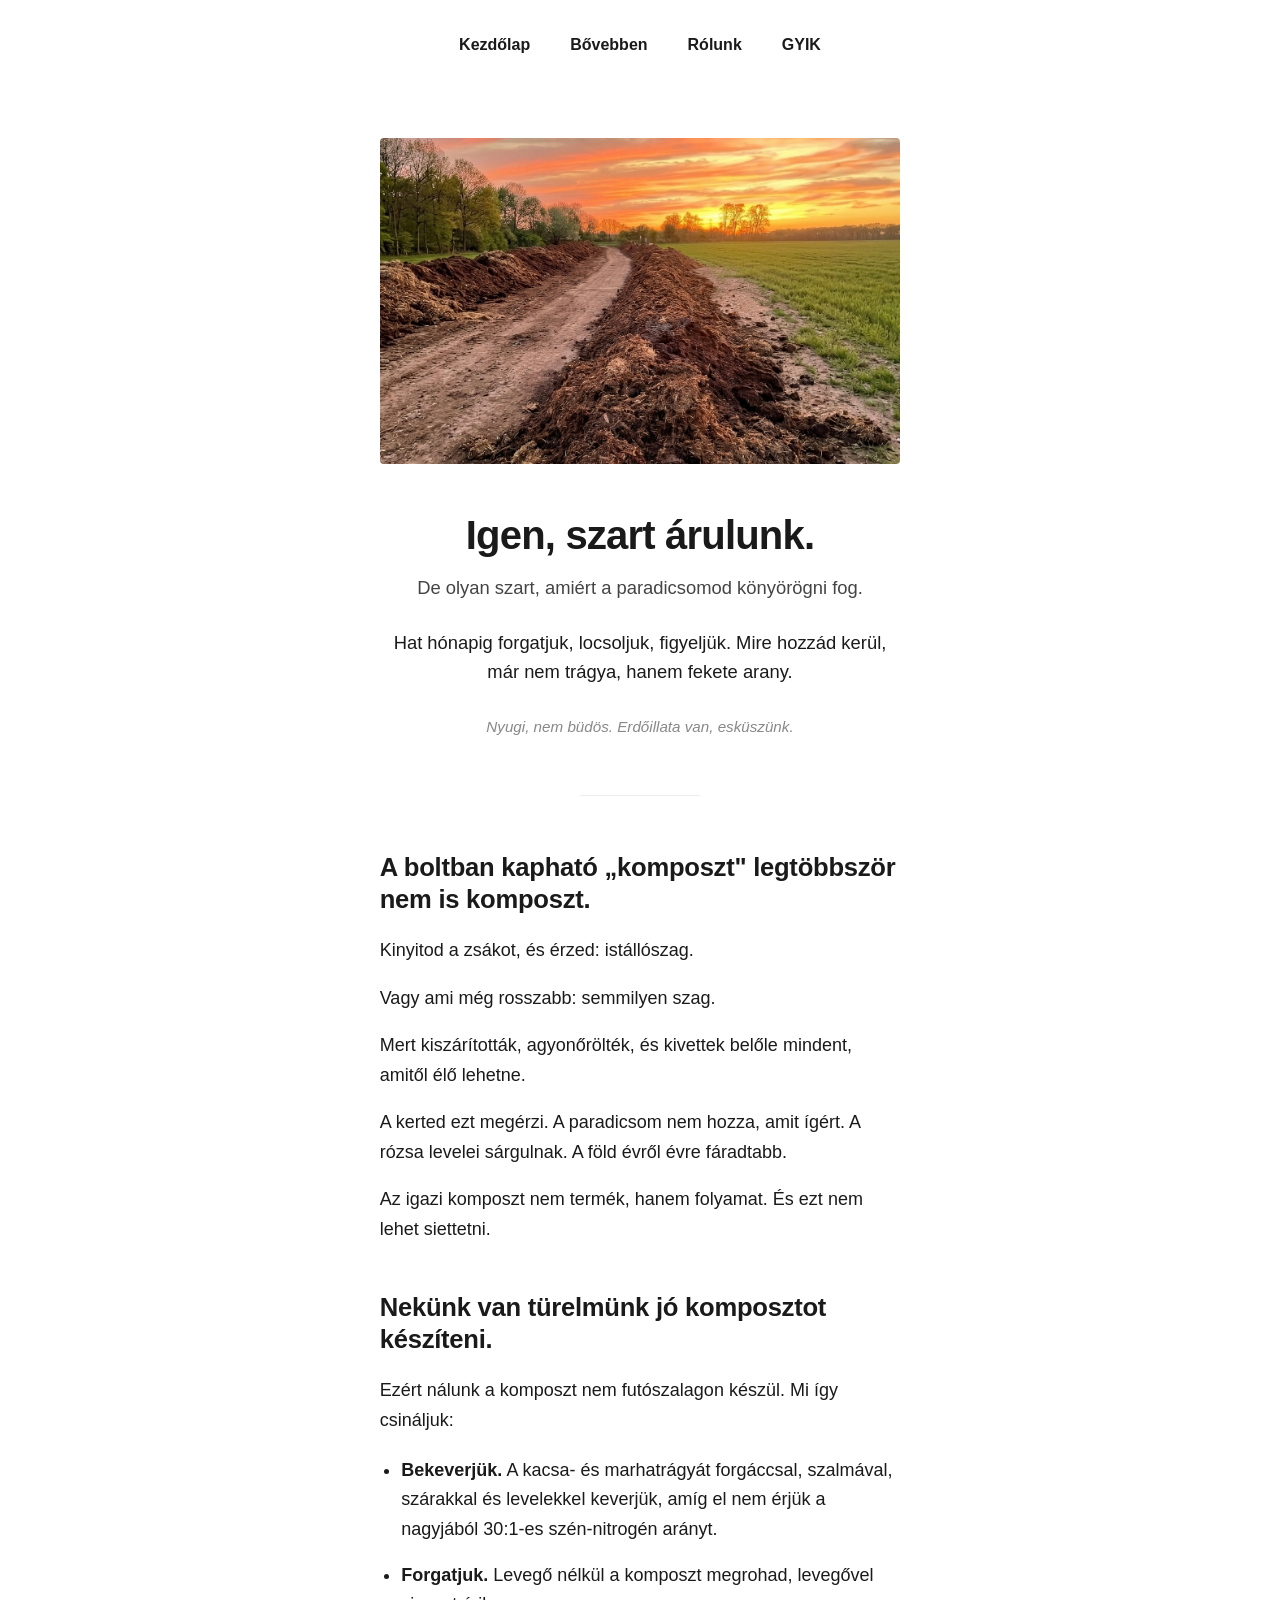
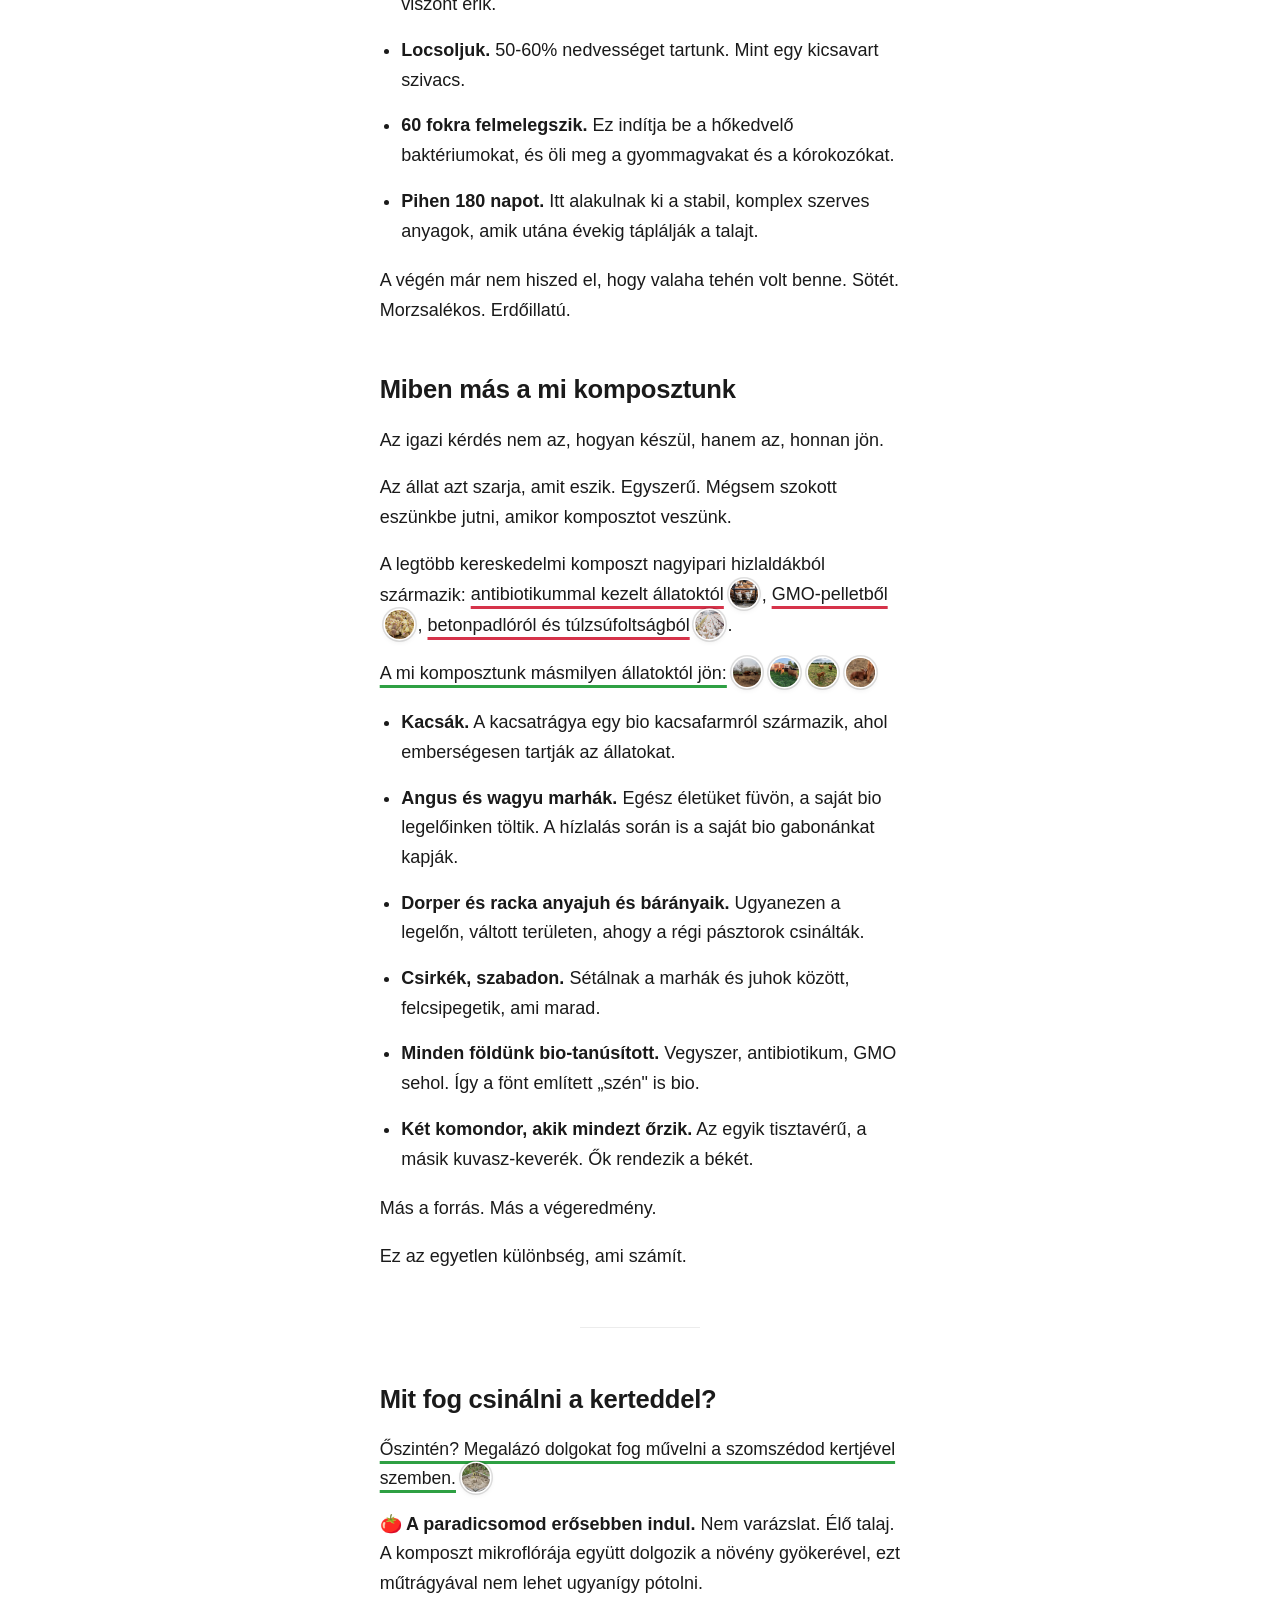
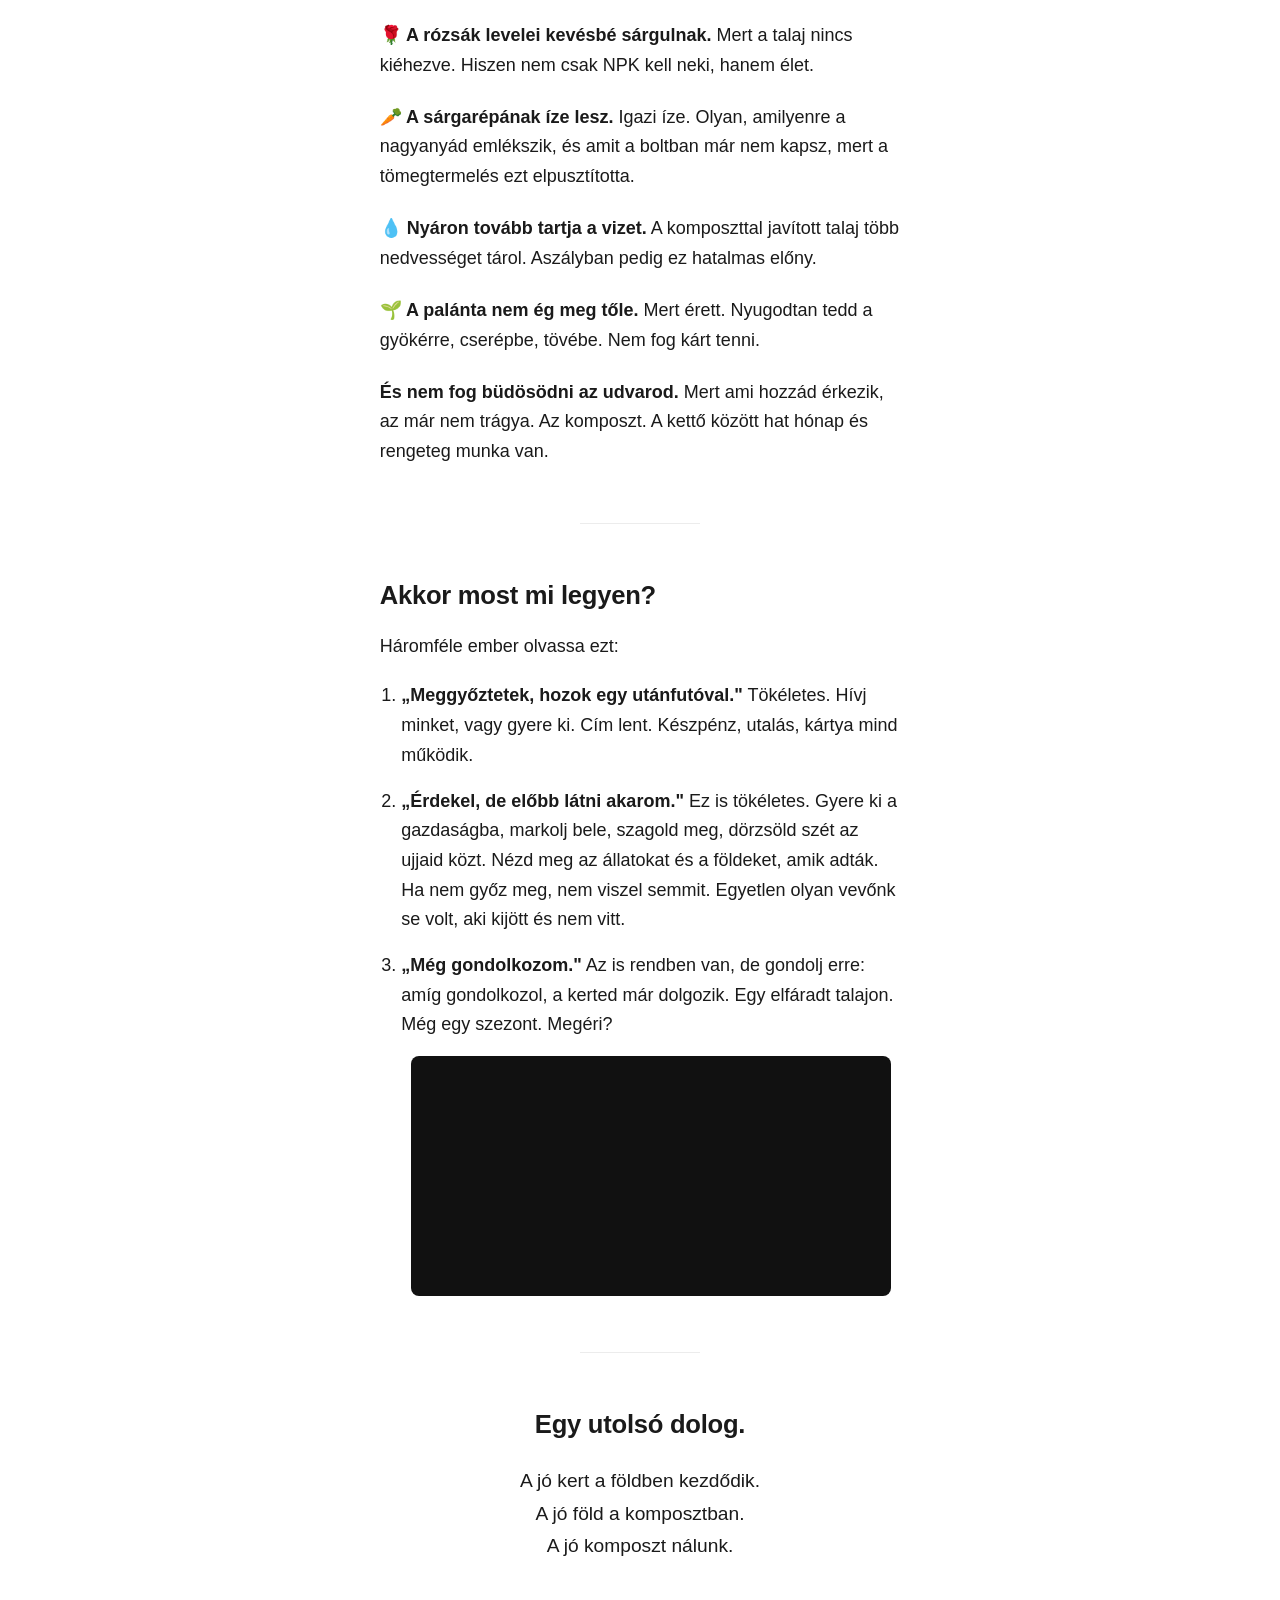
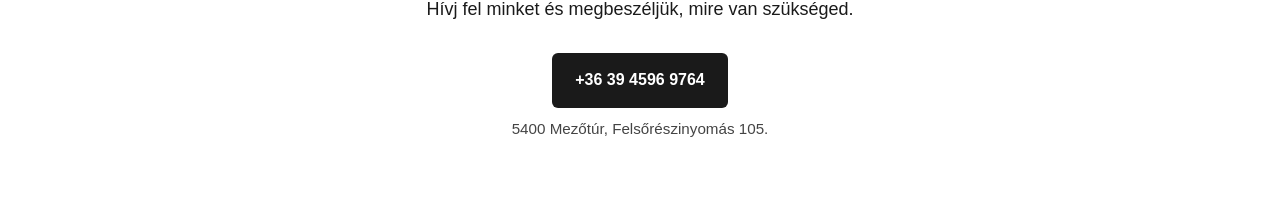
==== commit d7d47aa9: "Manual polish pass across pages Wording tweaks (typo fixes, "fent" → corrected forms, hizlaldákból s" ====
--- a/index.html
+++ b/index.html
@@ -35,7 +35,7 @@
       <section class="intro">
         <p>
           Hat hónapig forgatjuk, locsoljuk, figyeljük. Mire hozzád kerül, már
-          nem trágya. Fekete arany.
+          nem trágya, hanem fekete arany.
         </p>
         <p class="note">Nyugi, nem büdös. Erdőillata van, esküszünk.</p>
       </section>
@@ -60,7 +60,8 @@
         </p>
 
         <p>
-          Az igazi komposzt nem termék. Folyamat. És ezt nem lehet siettetni.
+          Az igazi komposzt nem termék, hanem folyamat. És ezt nem lehet
+          siettetni.
         </p>
 
         <h2>Nekünk van türelmünk jó komposztot készíteni.</h2>
@@ -71,8 +72,8 @@
         <ul class="method-list">
           <li>
             <span>Bekeverjük.</span> A kacsa- és marhatrágyát forgáccsal,
-            szalmával, szárakkal és levelekkel keverjük, amíg 30:1 szén-nitrogén
-            arányt nem kapunk.
+            szalmával, szárakkal és levelekkel keverjük, amíg el nem érjük a
+            nagyjából 30:1-es szén-nitrogén arányt.
           </li>
           <li>
             <span>Forgatjuk.</span> Levegő nélkül a komposzt megrohad, levegővel
@@ -83,7 +84,7 @@
             kicsavart szivacs.
           </li>
           <li>
-            <span>60 fokra forrósítjuk.</span> Ez indítja be a hőkedvelő
+            <span>60 fokra felmelegszik.</span> Ez indítja be a hőkedvelő
             baktériumokat, és öli meg a gyommagvakat és a kórokozókat.
           </li>
           <li>
@@ -99,7 +100,7 @@
 
         <h2>Miben más a mi komposztunk</h2>
 
-        <p>Az igazi kérdés nem az, hogyan készül. Hanem az, honnan jön.</p>
+        <p>Az igazi kérdés nem az, hogyan készül, hanem az, honnan jön.</p>
 
         <p>
           Az állat azt szarja, amit eszik. Egyszerű. Mégsem szokott eszünkbe
@@ -107,7 +108,7 @@
         </p>
 
         <p>
-          A legtöbb kereskedelmi komposzt nagyipari hízlaldákból származik:
+          A legtöbb kereskedelmi komposzt nagyipari hizlaldákból származik:
           <span class="hov hov-red" tabindex="0"
             >antibiotikummal kezelt állatoktól<img
               class="hov-thumb"
@@ -115,7 +116,7 @@
               alt="" /><span class="hov-pop"
               ><img
                 src="assets/bad-antibiotics.jpg"
-                alt="Bezárt, antibiotikummal kezelt szarvasmarhák egy ipari hízlaldában" /></span></span
+                alt="Bezárt, antibiotikummal kezelt szarvasmarhák egy ipari hizlaldában" /></span></span
           >,
           <span class="hov hov-red" tabindex="0"
             >GMO-pelletből<img
@@ -224,7 +225,7 @@
         <ul class="benefits">
           <li>
             <span>🍅 A paradicsomod erősebben indul.</span> Nem varázslat. Élő
-            talaj. A komposzt mikroflórája együtt dolgozik a növény gyökerével —
+            talaj. A komposzt mikroflórája együtt dolgozik a növény gyökerével,
             ezt műtrágyával nem lehet ugyanígy pótolni.
           </li>
 
@@ -274,8 +275,8 @@
             <span>„Érdekel, de előbb látni akarom."</span> Ez is tökéletes.
             Gyere ki a gazdaságba, markolj bele, szagold meg, dörzsöld szét az
             ujjaid közt. Nézd meg az állatokat és a földeket, amik adták. Ha nem
-            győz meg, nem viszel. Egyetlen olyan vevőnk se volt, aki kijött és
-            nem vitt.
+            győz meg, nem viszel semmit. Egyetlen olyan vevőnk se volt, aki
+            kijött és nem vitt.
           </li>
           <li>
             <span>„Még gondolkozom."</span> Az is rendben van, de gondolj erre:
--- a/style.css
+++ b/style.css
@@ -299,7 +299,7 @@
 .hov-red   { text-decoration-color: #d6334a; }
 .hov-green { text-decoration-color: #2ea043; }
 
-/* Inline circular thumbnail — always visible, marks the trigger */
+/* Inline circular thumbnail: always visible, marks the trigger */
 .hov-thumb {
   display: inline-block;
   width: 1.6em;
@@ -324,7 +324,7 @@
               0 4px 12px rgba(0, 0, 0, 0.20);
 }
 
-/* Full image popover — opens to the right of the text BLOCK (paragraph),
+/* Full image popover: opens to the right of the text BLOCK (paragraph),
    in the right margin. Never overlaps the running text. */
 .hov-pop {
   position: absolute;
@@ -399,7 +399,7 @@
 
 /* Narrow viewport: no room beside the text column.
    Re-anchor popovers to the trigger span itself (not the paragraph),
-   shrink them, and let them open below the trigger — overlaying the
+   shrink them, and let them open below the trigger, overlaying the
    running text is fine here, that's the trade-off for small screens. */
 @media (hover: none), (max-width: 1024px) {
   p:has(.hov),
